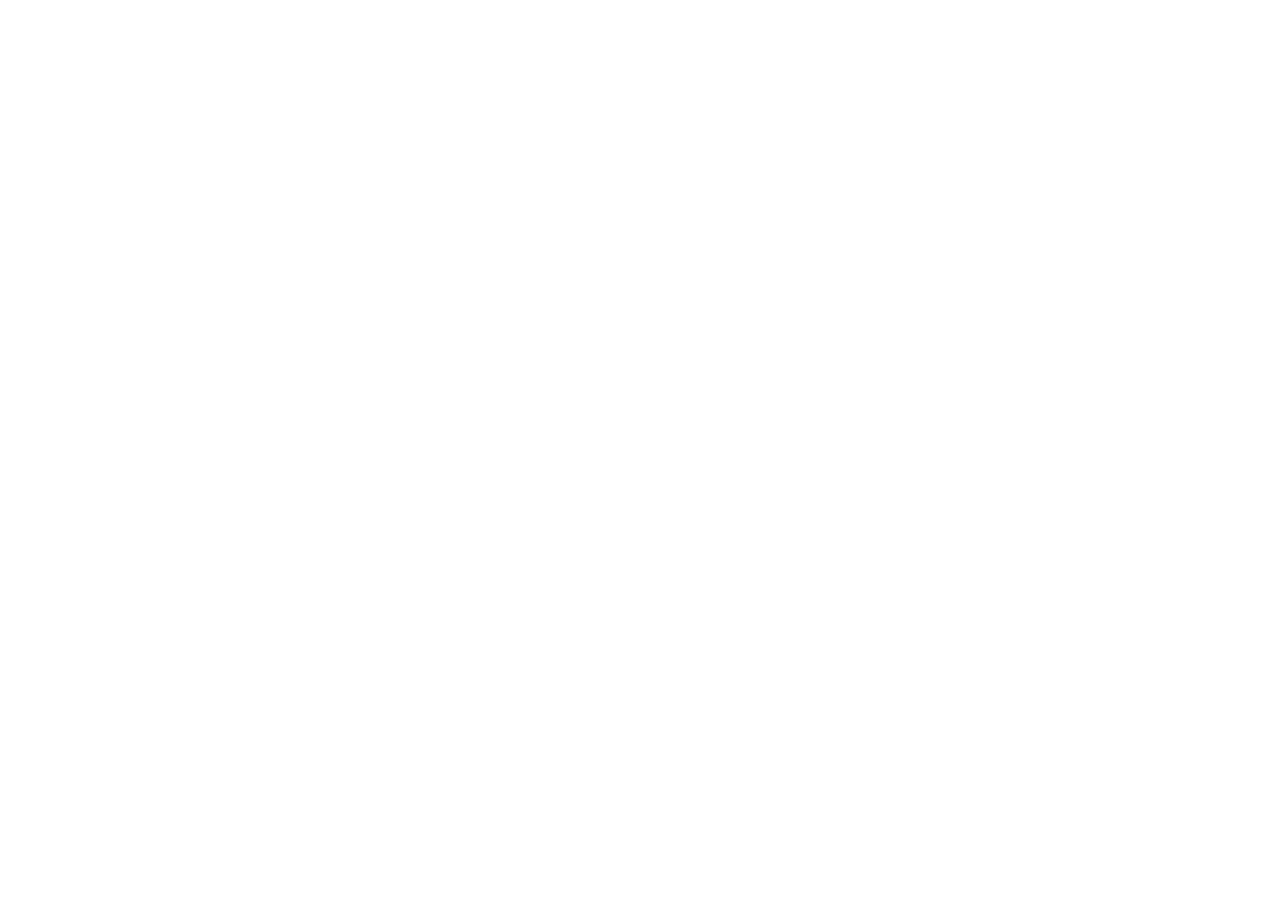
==== index.html @ 331785b5 "Create index.html" ====
<!DOCTYPE html>
<html lang="en">
<head>
    <meta charset="UTF-8">
    <meta http-equiv="X-UA-Compatible" content="IE=edge">
    <meta name="viewport" content="width=device-width, initial-scale=1.0">
    <title>Fifa </title>
</head>
<body>
    
</body>
</html>
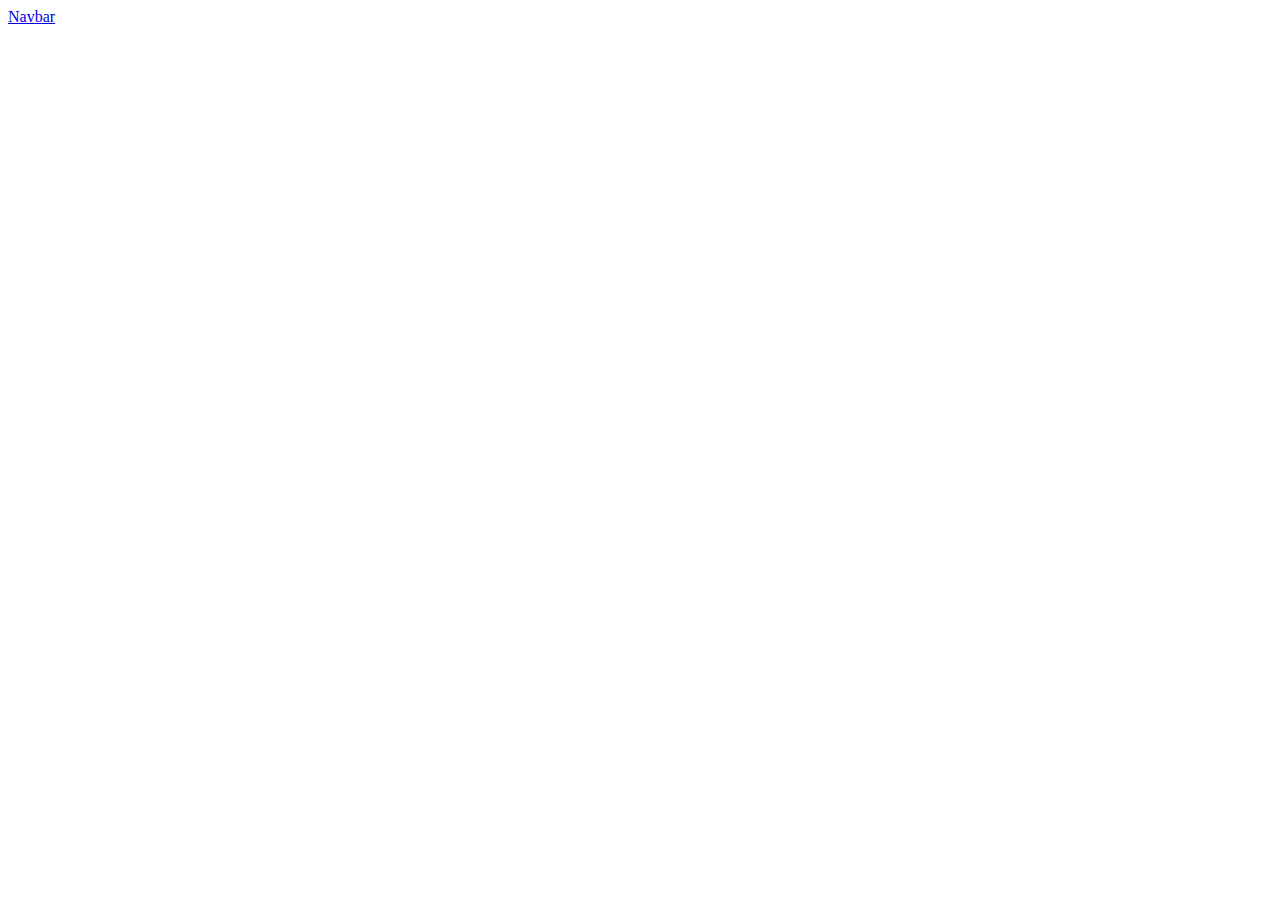
==== commit e44e3544: "Update index.html" ====
--- a/index.html
+++ b/index.html
@@ -7,6 +7,6 @@
     <title>Fifa </title>
 </head>
 <body>
-    
+    <a href="/Amar/navbar.html">Navbar</a>
 </body>
 </html>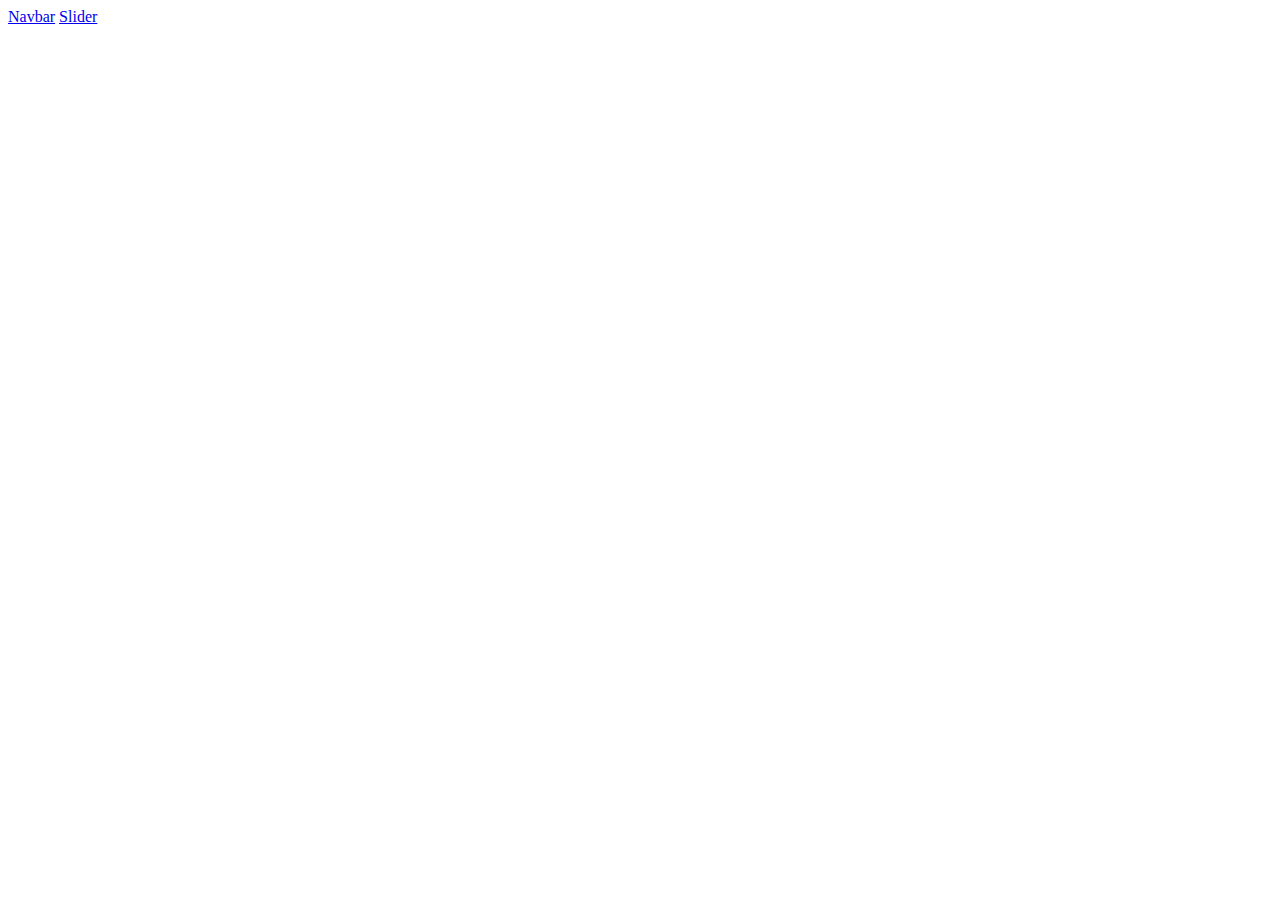
==== commit 29fe44b4: "my task done" ====
--- a/index.html
+++ b/index.html
@@ -4,9 +4,10 @@
     <meta charset="UTF-8">
     <meta http-equiv="X-UA-Compatible" content="IE=edge">
     <meta name="viewport" content="width=device-width, initial-scale=1.0">
-    <title>Fifa </title>
+    <title>Fifa</title>
 </head>
 <body>
     <a href="/Amar/navbar.html">Navbar</a>
+    <a href="/Amar/slider1.html">Slider</a>
 </body>
 </html>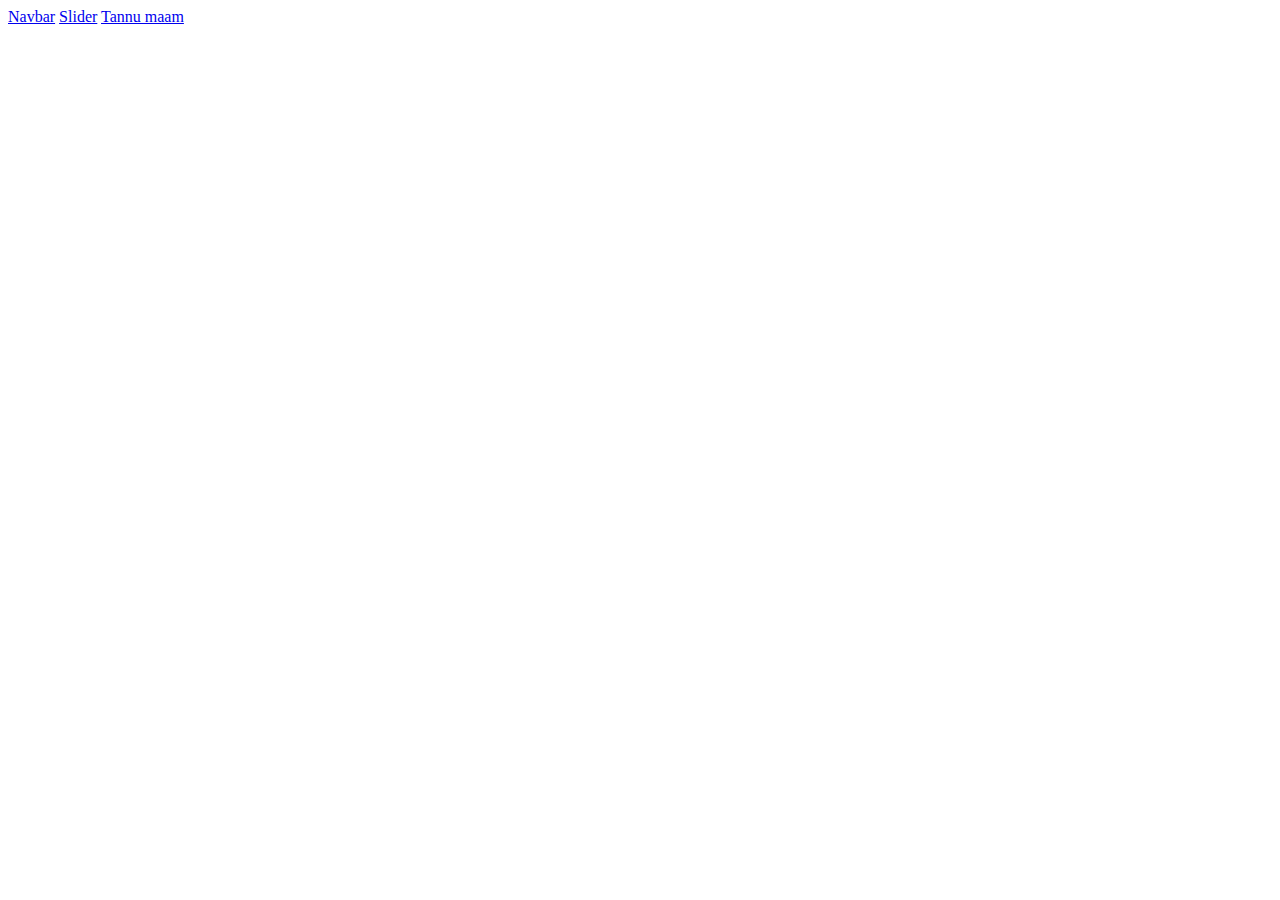
==== commit d2fe108d: "Update index.html" ====
--- a/index.html
+++ b/index.html
@@ -9,5 +9,6 @@
 <body>
     <a href="/Amar/navbar.html">Navbar</a>
     <a href="/Amar/slider1.html">Slider</a>
+    <a href="/Tannu maam/fifa-world.html">Tannu maam</a>
 </body>
 </html>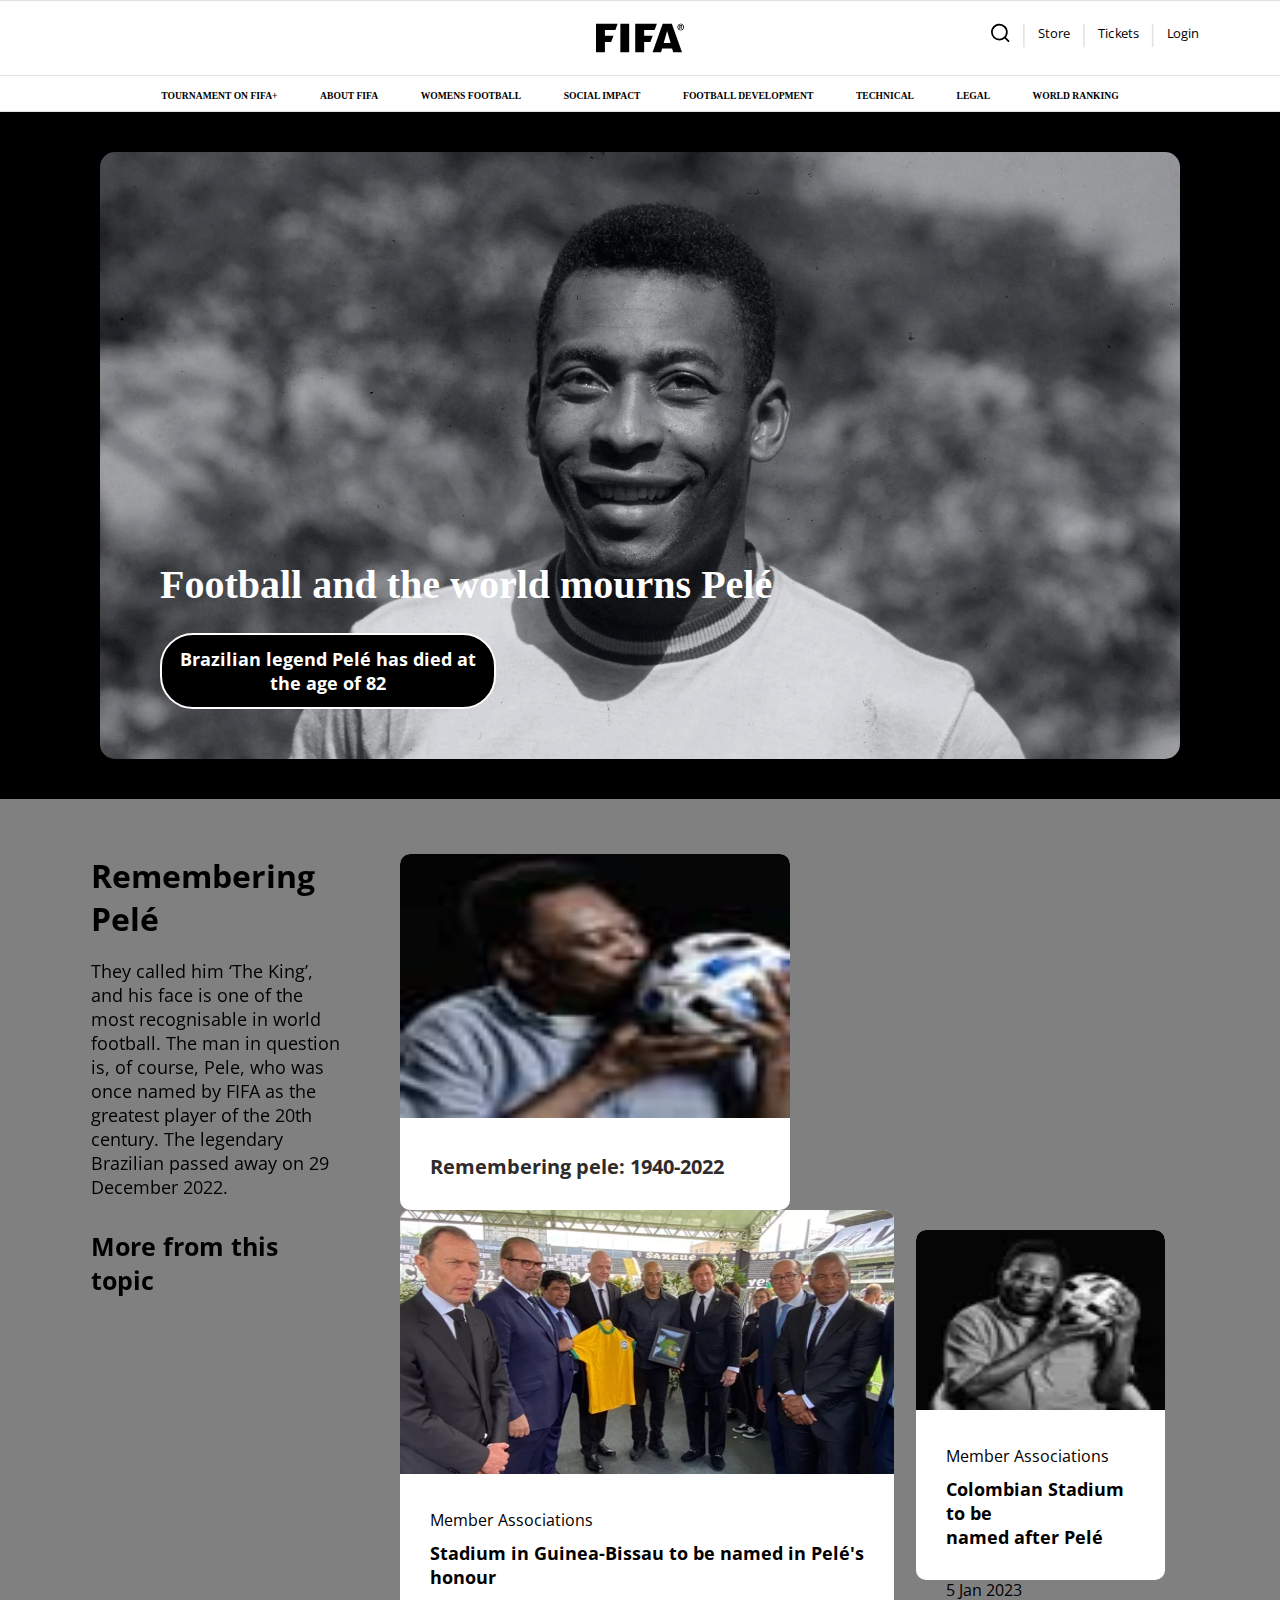
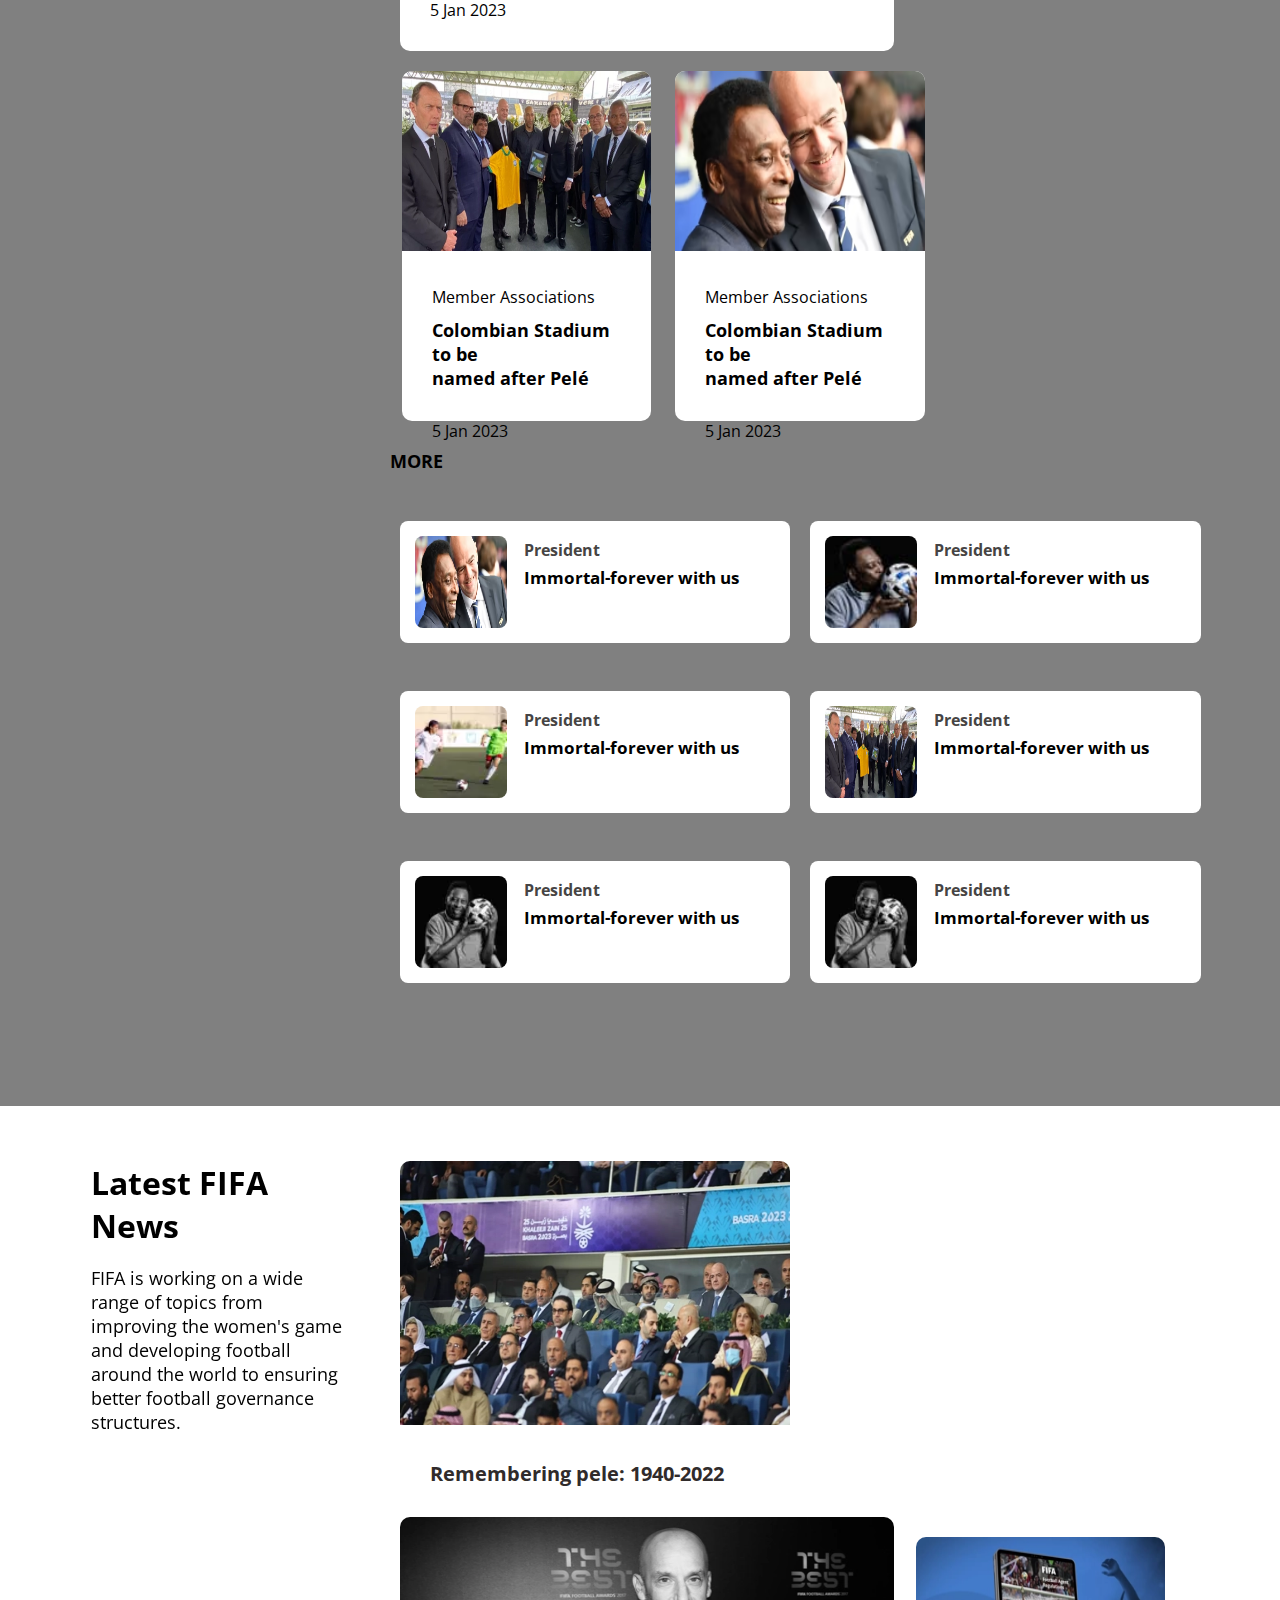
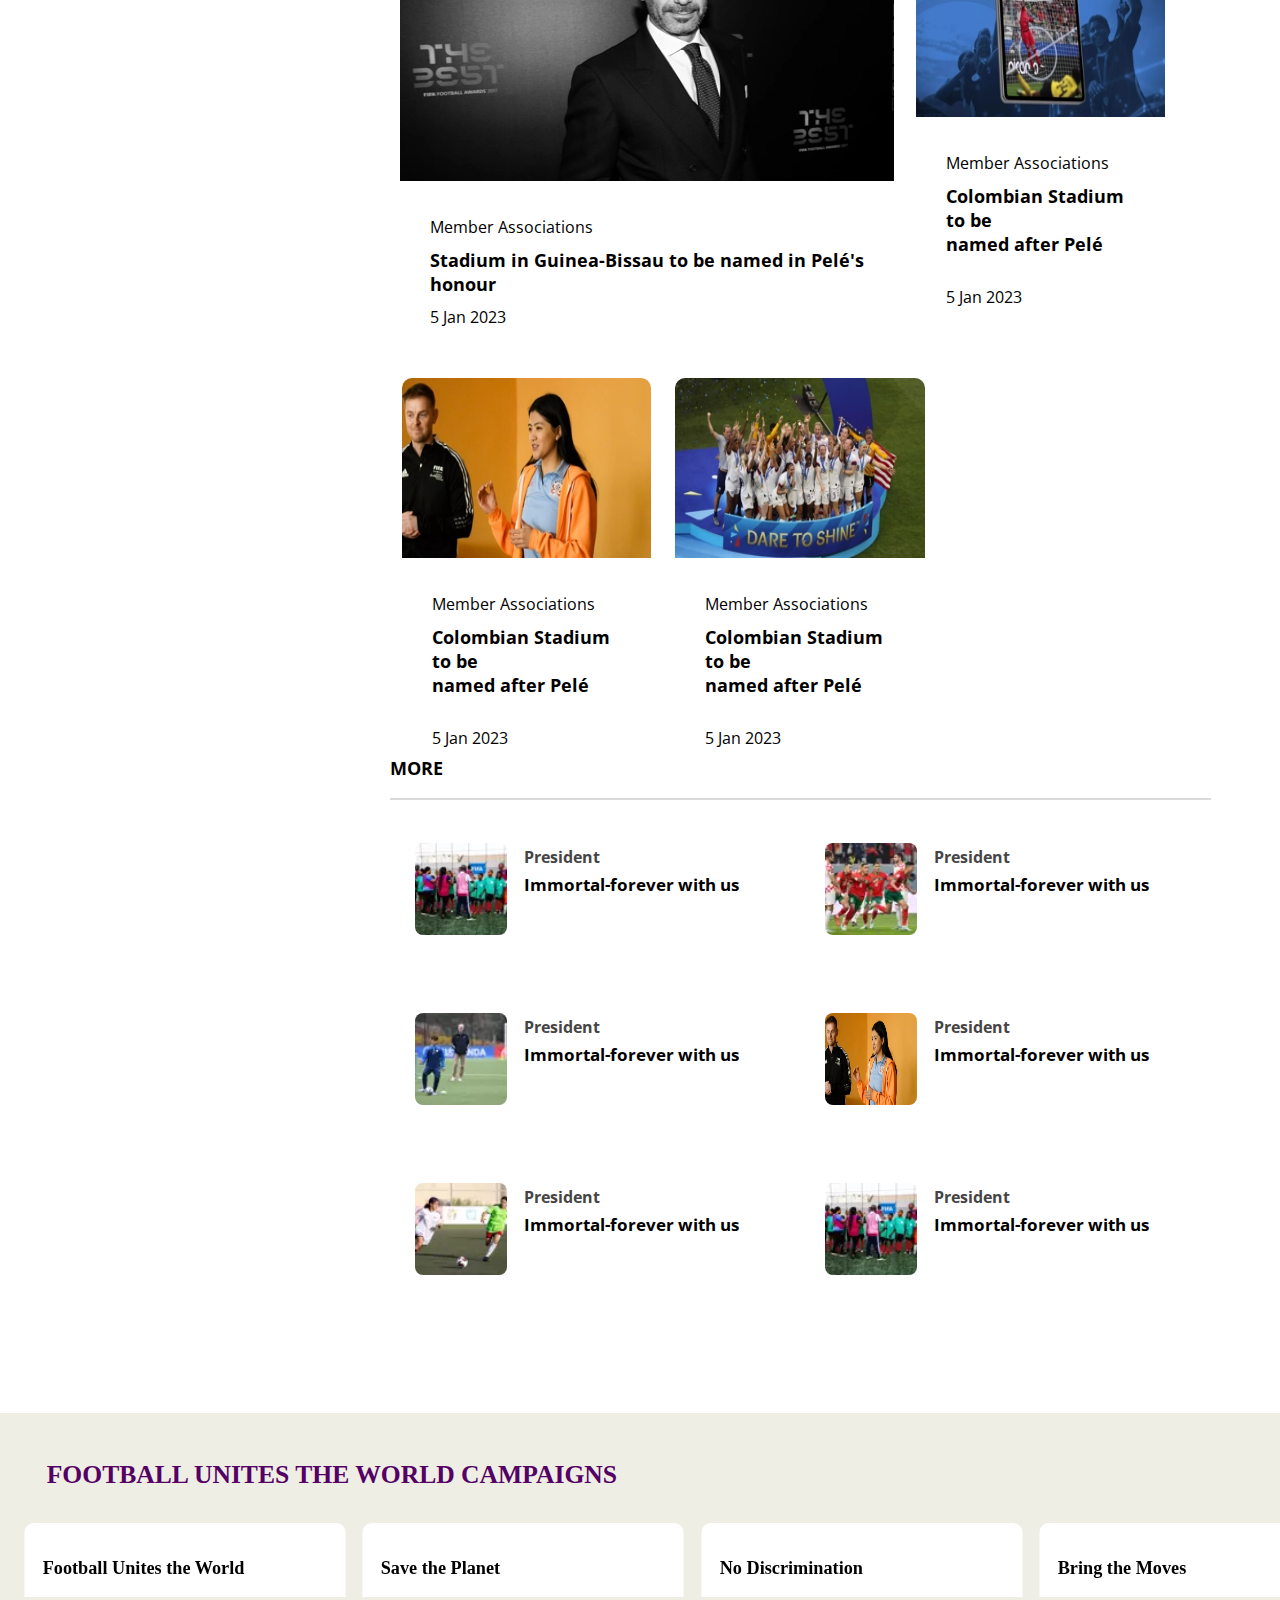
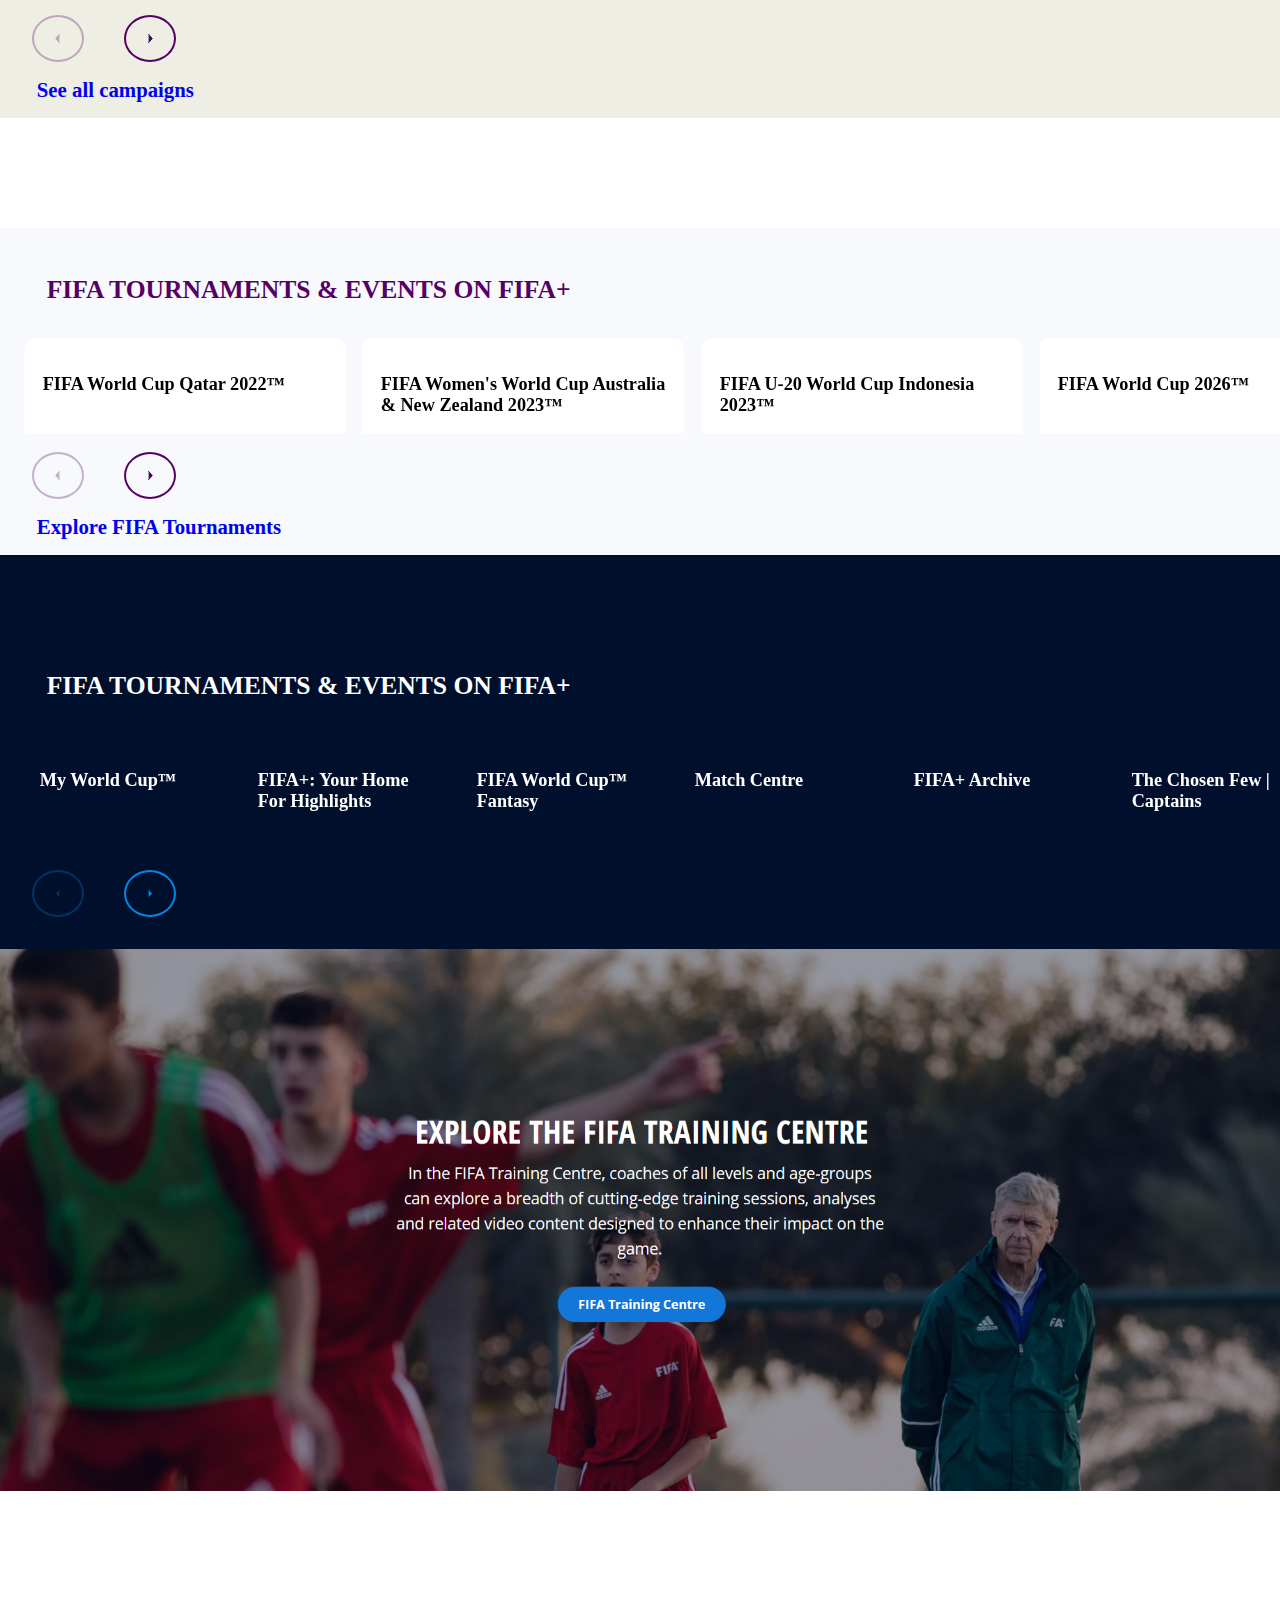
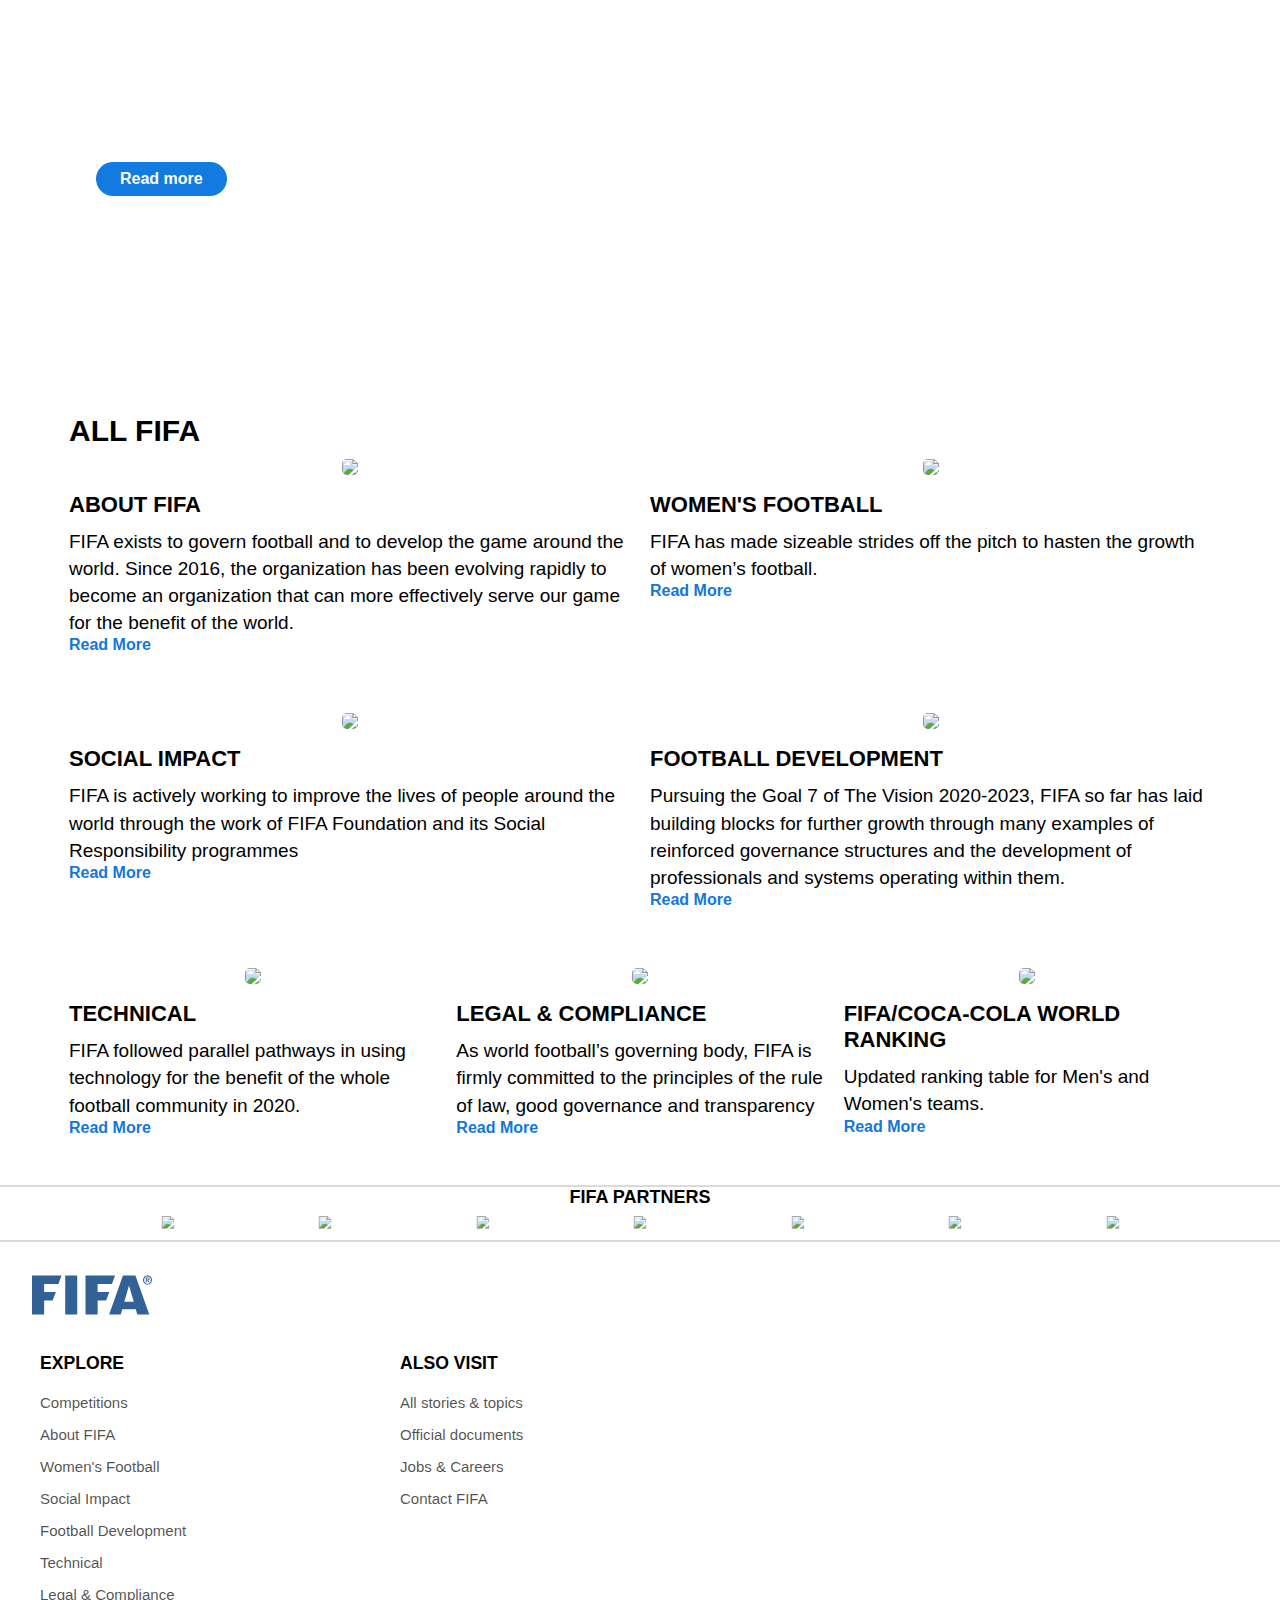
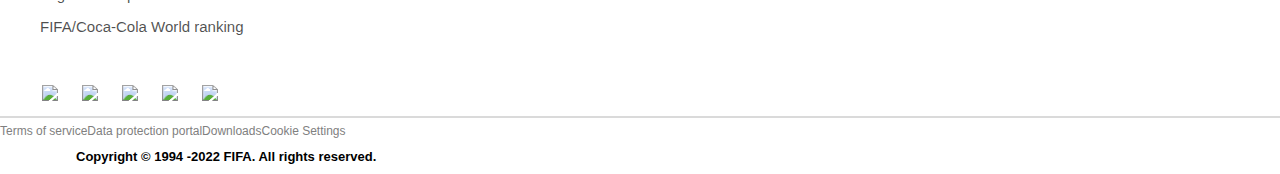
==== commit 4504f304: "Completed" ====
--- a/index.html
+++ b/index.html
@@ -5,10 +5,1380 @@
     <meta http-equiv="X-UA-Compatible" content="IE=edge">
     <meta name="viewport" content="width=device-width, initial-scale=1.0">
     <title>Fifa</title>
+    <link rel="stylesheet" href="/Shruti/main.css">
+    <link rel="stylesheet" href="/Tannu maam/stylesheet.css">
+    <link rel="stylesheet" href="/Amar/css/style.css">
+    <link rel="shortcut icon" href="[data-uri]" type="image/x-icon">
 </head>
+
 <body>
-    <a href="/Amar/navbar.html">Navbar</a>
-    <a href="/Amar/slider1.html">Slider</a>
-    <a href="/Tannu maam/fifa-world.html">Tannu maam</a>
+    <header id="header1">
+        <div class="top">
+            <div class="svg1">
+                <svg width="120" height="42" viewBox="0 0 86 28" xmlns="http://www.w3.org/2000/svg"
+                    class="header_logo__ajtTL header_blackLogo__ZI1ZY">
+                    <path
+                        d="M0 .024V28h8.714V17.904h6.041l2.347-6.133H8.714V6.11h10.224l2.23-6.086H0zM23.818.024L23.795 28h8.62V.024h-8.597zM66.179 18.87l3.323-11.652 3.439 11.653h-6.762zM74.103.025H65.18L55.28 28h8.32l1.068-3.75h9.69L75.474 28h8.574L74.103.024zM38.341.024V28h8.714V17.904h6.041l2.37-6.133h-8.411V6.109h10.224L59.533.024H38.341zM82.212 2.996h.605c.093 0 .185 0 .278-.024.093 0 .163-.047.233-.07a.547.547 0 00.162-.166.509.509 0 00.07-.283.428.428 0 00-.07-.26c-.046-.07-.093-.117-.162-.14a.444.444 0 00-.233-.072c-.093 0-.162-.023-.255-.023h-.604v1.038h-.024zm-.697-1.58h1.371c.442 0 .79.07 1 .235.232.165.348.448.348.85 0 .306-.07.542-.256.707-.162.165-.395.26-.697.283l.976 1.628h-.697l-.953-1.604h-.395v1.604h-.697V1.415zM82.77 5.92c.349 0 .65-.071.953-.189.302-.141.558-.307.767-.542.209-.236.395-.52.534-.826.116-.33.186-.684.186-1.062 0-.377-.07-.73-.186-1.061-.14-.33-.302-.59-.534-.826-.233-.236-.465-.424-.767-.542a2.544 2.544 0 00-.953-.189c-.349 0-.65.07-.953.189-.302.141-.557.306-.766.542-.21.236-.395.52-.512.826a3.18 3.18 0 00-.186 1.061c0 .378.07.732.186 1.062.14.33.302.59.511.826.233.235.489.424.767.542.28.118.605.189.953.189zm0 .637a3.23 3.23 0 01-1.255-.26 3.076 3.076 0 01-1.022-.707 3.186 3.186 0 01-.674-1.038 3.364 3.364 0 01-.256-1.274 3.364 3.364 0 01.93-2.312A3.466 3.466 0 0181.515.26C81.91.071 82.33 0 82.77 0c.442 0 .86.07 1.255.26.395.165.72.4 1.022.707.28.307.535.637.697 1.038.163.401.256.826.256 1.274 0 .448-.093.873-.256 1.274a3.127 3.127 0 01-.697 1.038 2.859 2.859 0 01-1.022.707 3.23 3.23 0 01-1.255.26z">
+                    </path>
+                    </path>
+                </svg>
+            </div>
+            <div class="last">
+                <div class="last1">
+                    <a href="#" style="border: none; transform: scale(1.1);"><svg id="svgex" width="24" height="24"
+                            xmlns="http://www.w3.org/2000/svg" class="header_searchIcon__s_BYe">
+                            <path fill-rule="evenodd" clip-rule="evenodd"
+                                d="M1 10.5a9.5 9.5 0 1116.887 5.973l3.674 3.673a1 1 0 01-1.415 1.415l-3.673-3.674A9.46 9.46 0 0110.5 20 9.5 9.5 0 011 10.5zM10.5 3a7.5 7.5 0 100 15 7.5 7.5 0 000-15z">
+                            </path>
+                        </svg></a>
+                    <a href="#">Store</a>
+                    <a href="#">Tickets</a>
+                    <a href="#">Login</a>
+                </div>
+            </div>
+        </div>
+        <div class="bottom">
+            <div>
+                <a href="#">Tournament ON FIFA+</a>
+                <div class="show">
+                    <div>
+
+                    </div>
+                    <div>
+                        <a href="#"><b>The Best FIFA Football Awards™</b></a>
+                    </div>
+                    <div>
+                        <a href="#"><b>Tournaments on FIFA+</b></a>
+                    </div>
+                    <div>
+
+                    </div>
+                </div>
+            </div>
+
+
+
+            <div>
+                <a href="#">About FIFA</a>
+                <div class="show">
+                    <div>
+                        <a href="#"><b>President</b></a>
+                        <a href="#">The Vision 2020-2023</a>
+                        <a href="#">Past Presidents</a>
+                        <a href="#"><b>Organisation</b></a>
+                        <a href="#">Secretary General</a>
+                        <a href="#">FIFA Council</a>
+                        <a href="#">Commities</a>
+                        <a href="#">Congress</a>
+                        <a href="#">Media Services</a>
+                        <a href="#">Living Football</a>
+                        <a href="#">Finances</a>
+                        <a href="#">FIFA Museum</a>
+                        <a href="#">Contact FIFA</a>
+                        <a href="#">Jobs & Carrers</a>
+
+                    </div>
+                    <div>
+                        <a href="#"><b>Member Associations</b></a>
+                        <a href="#">Asia</a>
+                        <a href="#">Africa</a>
+                        <a href="#">North, Central America & Caribbean</a>
+                        <a href="#">South America</a>
+                        <a href="#">Oceania</a>
+                        <a href="#">Europe</a>
+                    </div>
+                    <div>
+                        <a href="#"><b>FIFA Medical</b></a>
+                        <a href="#">Education & Awareness</a>
+                        <a href="#">Centres of Excellence</a>
+                        <a href="#">Injury prevention: Goalkeeper warm-up programme</a>
+                        <a href="#">Covid-19 Resource Centre</a>
+                        <a href="#">#ReachOut</a>
+                    </div>
+                    <div>
+                        <a href="#"><b>Commercial</b></a>
+                        <a href="#">FIFA Marketing</a>
+                        <a href="#">FIFA TV</a>
+                        <a href="#">Public Viewing</a>
+                        <a href="#"><b>The Best FIFA Football Awards™</b></a>
+                        <a href="#"><b>Official documents</b></a>
+                    </div>
+                </div>
+            </div>
+
+
+
+            <div>
+                <a href="#">Womens Football</a>
+                <div class="show">
+                    <div>
+                        <a href="#"><b>Strategy</b></a>
+                    </div>
+                    <div>
+                        <a href="#"><b>Development Programmes</b></a>
+                    </div>
+                    <div>
+                        <a href="#"><b>Professionalisation</b></a>
+                    </div>
+                    <div>
+                        <a href="#"><b>Women's Tournaments on FIFA+</b></a>
+                        <a href="#">FIFA Women's World Cup 2023™</a>
+                        <a href="#">Olympic Football Tournaments Paris 2024</a>
+                        <a href="#">International Match Calendars</a>
+                    </div>
+                </div>
+            </div>
+
+
+
+            <div>
+                <a href="#">Social impact</a>
+                <div class="show">
+                    <div>
+                        <a href="#"><b>FIFA Foundation</b></a>
+                        <a href="#">What is the FIFA Foundation?</a>
+                        <a href="#">Employee Volunteer Programme</a>
+                        <a href="#"><b>Sustainability</b></a>
+                        <a href="#">Green Card for the Planet</a>
+                        <a href="#">Climate pledge for the FWC</a>
+                        <a href="#">Qatar 2022 Sustainability Progress Report</a>
+                        <a href="#">FWWC 2023 Sustainability Strategy</a>
+                    </div>
+                    <div>
+                        <a href="#"><b>Human Rights</b></a>
+                        <a href="#">FIFA World Cup Qatar 2022™ Grievance Mechanism</a>
+                        <a href="#">FIFA Threat Matrix Report</a>
+                    </div>
+                    <div>
+                        <a href="#"><b>Safeguarding</b></a>
+                        <a href="#">Safeguarding policy guidance</a>
+                        <a href="#">Capacity building and Education</a>
+                        <a href="#">Competition Safeguarding</a>
+                        <a href="#">Reporting concerns</a>
+                        <a href="#"><b>FIFA Legends</b></a>
+                        <a href="#">The Next 90</a>
+                    </div>
+                    <div>
+                        <a href="#"><b>Campaigns</b></a>
+                        <a href="#">Football Unites the World</a>
+                        <a href="#">Education For All</a>
+                        <a href="#">No Discrimination</a>
+                        <a href="#">Bring the Moves</a>
+                        <a href="#">Save the Planet</a>
+                        <a href="#">Protect Children</a>
+                    </div>
+                </div>
+            </div>
+
+
+
+            <div>
+                <a href="#">football development</a>
+                <div class="show">
+                    <div>
+                        <a href="#"><b>FIFA Forward</b></a>
+                        <a href="#">Impact map</a>
+                    </div>
+                    <div>
+                        <a href="#"><b>FIFA Connect</b></a>
+                    </div>
+                    <div>
+                        <a href="#"><b>Member Associations</b></a>
+                        <a href="#">Asia</a>
+                        <a href="#">Africa</a>
+                        <a href="#">North, Central America & Caribbean</a>
+                        <a href="#">South America</a>
+                        <a href="#">Oceania</a>
+                        <a href="#">Europe</a>
+                    </div>
+                </div>
+            </div>
+
+
+
+            <div>
+                <a href="#">technical</a>
+                <div class="show">
+                    <div>
+                        <a href="#"><b>Football Technology & Innovation</b></a>
+                        <a href="#">Football Technologies & Innovations at the FIFA World Cup Qatar 2022™</a>
+                        <a href="#">Innovation Road Map</a>
+                        <a href="#">Research Programme</a>
+                        <a href="#">Innovation Programme</a>
+                        <a href="#">Standards</a>
+                        <a href="#">Resource Hub</a>
+                        <a href="#">Football Technology & Innovation Documents</a>
+                    </div>
+                    <div>
+                        <a href="#"><b>FIFA Training Centre </b></a>
+                    </div>
+                    <div>
+                        <a href="#"><b>Refereeing</b></a>
+
+                    </div>
+                    <div>
+                        <a href="#"><b>Technical study group</b></a>
+
+                    </div>
+                </div>
+            </div>
+
+
+
+            <div>
+                <a href="#">legal</a>
+                <div class="show">
+                    <div>
+                        <a href="#"><b>Rules & Reports</b></a>
+                        <a href="#"><b>FIFA Legal Portal</b></a>
+                        <a href="#"><b>Judicial Bodies</b></a>
+                        <a href="#"><b>Football Tribunal</b></a>
+                        <a href="#"><b>Compliance</b></a>
+                        <a href="#">Compliance Handbook</a>
+                        <a href="#">Compliance Summit</a>
+                        <a href="#">Compliance Programme</a>
+                        <a href="#">Compensation Transparency</a>
+                        <a href="#">Guides and training material</a>
+                        <a href="#">Reporting mechanism</a>
+                        <a href="#">Code of Conduct for third parties</a>
+                    </div>
+                    <div>
+                        <a href="#"><b>Integrity</b></a>
+                        <a href="#">Protecting Football</a>
+                        <a href="#">Reporting Mechanisms</a>
+                        <a href="#">Integrity Support</a>
+                        <a href="#">FIFA Global Integrity Programme</a>
+                        <a href="#">Integrity e-Learning</a>
+                        <a href="#">FIFA Integrity Officers’ Integrity Platform</a>
+                        <a href="#"><b>Football regulatory</b></a>
+                        <a href="#">TMS</a>
+                        <a href="#">Professional</a>
+                    </div>
+                    <div>
+                        <a href="#"><b>Anti-doping</b></a>
+                        <a href="#">What constitutes doping?</a>
+                        <a href="#">Therapeutic Use Exemptions (TUE)</a>
+                        <a href="#">Doping Controls</a>
+                        <a href="#">Player and Player Support Personnel Responsibilities</a>
+                        <a href="#">FIFA Anti-Doping Regulations 2021</a>
+                        <a href="#">FAQs</a>
+                        <a href="#"><b>Court of Arbitration for Sport</b></a>
+                        <a href="#">CAS awards</a>
+                        <a href="#">Arbitrators</a>
+                    </div>
+                    <div>
+                        <a href="#"><b>Education</b></a>
+                        <a href="#">FIFA Global Integrity Programme</a>
+                        <a href="#">Diploma in Football Law</a>
+                        <a href="#">FIFA Diploma in Club Management</a>
+                        <a href="#">Executive Programmes</a>
+                        <a href="#">Football Law Annual review</a>
+                        <a href="#">Football Law Talks</a>
+                        <a href="#">Legal videos</a>
+                    </div>
+                </div>
+            </div>
+
+
+
+            <div>
+                <a href="#">world ranking</a>
+                <div class="show">
+                    <div>
+                        <a href="#"><b>Men's Ranking</b></a>
+                        <a href="#"><b>Women's Ranking</b></a>
+                    </div>
+                    <div>
+                        <a href="#"><b>News</b></a>
+
+                    </div>
+                    <div>
+                        <a href="#"><b>Ranking procedures - Men</b></a>
+
+                    </div>
+                    <div>
+                        <a href="#"><b>Ranking procedures - Women</b></a>
+
+                    </div>
+                </div>
+            </div>
+
+
+
+        </div>
+    </header>
+    <header id="header2">
+        <div class="top">
+            <div class="svg1">
+                <svg width="120" height="42" viewBox="0 0 86 28" xmlns="http://www.w3.org/2000/svg"
+                    class="header_logo__ajtTL header_blackLogo__ZI1ZY">
+                    <path
+                        d="M0 .024V28h8.714V17.904h6.041l2.347-6.133H8.714V6.11h10.224l2.23-6.086H0zM23.818.024L23.795 28h8.62V.024h-8.597zM66.179 18.87l3.323-11.652 3.439 11.653h-6.762zM74.103.025H65.18L55.28 28h8.32l1.068-3.75h9.69L75.474 28h8.574L74.103.024zM38.341.024V28h8.714V17.904h6.041l2.37-6.133h-8.411V6.109h10.224L59.533.024H38.341zM82.212 2.996h.605c.093 0 .185 0 .278-.024.093 0 .163-.047.233-.07a.547.547 0 00.162-.166.509.509 0 00.07-.283.428.428 0 00-.07-.26c-.046-.07-.093-.117-.162-.14a.444.444 0 00-.233-.072c-.093 0-.162-.023-.255-.023h-.604v1.038h-.024zm-.697-1.58h1.371c.442 0 .79.07 1 .235.232.165.348.448.348.85 0 .306-.07.542-.256.707-.162.165-.395.26-.697.283l.976 1.628h-.697l-.953-1.604h-.395v1.604h-.697V1.415zM82.77 5.92c.349 0 .65-.071.953-.189.302-.141.558-.307.767-.542.209-.236.395-.52.534-.826.116-.33.186-.684.186-1.062 0-.377-.07-.73-.186-1.061-.14-.33-.302-.59-.534-.826-.233-.236-.465-.424-.767-.542a2.544 2.544 0 00-.953-.189c-.349 0-.65.07-.953.189-.302.141-.557.306-.766.542-.21.236-.395.52-.512.826a3.18 3.18 0 00-.186 1.061c0 .378.07.732.186 1.062.14.33.302.59.511.826.233.235.489.424.767.542.28.118.605.189.953.189zm0 .637a3.23 3.23 0 01-1.255-.26 3.076 3.076 0 01-1.022-.707 3.186 3.186 0 01-.674-1.038 3.364 3.364 0 01-.256-1.274 3.364 3.364 0 01.93-2.312A3.466 3.466 0 0181.515.26C81.91.071 82.33 0 82.77 0c.442 0 .86.07 1.255.26.395.165.72.4 1.022.707.28.307.535.637.697 1.038.163.401.256.826.256 1.274 0 .448-.093.873-.256 1.274a3.127 3.127 0 01-.697 1.038 2.859 2.859 0 01-1.022.707 3.23 3.23 0 01-1.255.26z">
+                    </path>
+
+                </svg>
+            </div>
+            <div class="last">
+                <button id="menu" onclick="menu('menub')"><svg width="24" height="24" fill="none"
+                        xmlns="http://www.w3.org/2000/svg">
+                        <path d="M0 4h24l-1.333 2H0V4zM0 13h22.667L24 11H0v2zM0 20h22.667L24 18H0v2z" fill="#1D2A45">
+                        </path>
+                    </svg></button>
+                <div class="last1">
+
+                    <a href="#" style="border: none; transform: scale(1.1);"><svg id="svgex" width="20" height="20"
+                            xmlns="http://www.w3.org/2000/svg" class="ff-ml-8 undefined">
+                            <path fill-rule="evenodd" clip-rule="evenodd"
+                                d="M5 1a1 1 0 011-1h8a1 1 0 011 1v3.5h4a1 1 0 01.997 1.074l-1 13.5A1 1 0 0118 20H2a1 1 0 01-.997-.926l-1-13.5A1 1 0 011 4.5h4V1zm0 5.5v1a1 1 0 002 0v-1h6v1a1 1 0 102 0v-1h2.923L17.071 18H2.93L2.077 6.5H5zm8-2H7V2h6v2.5zM5 15a1 1 0 011-1h8a1 1 0 110 2H6a1 1 0 01-1-1z">
+                            </path>
+                        </svg></a>
+                    <a href="#"><svg id="svgex" width="24" height="24" xmlns="http://www.w3.org/2000/svg"
+                            class="ff-ml-8 undefined">
+                            <path fill-rule="evenodd" clip-rule="evenodd"
+                                d="M3 4h6v2H4a1 1 0 00-1 1v.758c1.206.807 2 2.18 2 3.742a4.493 4.493 0 01-2 3.742V17a1 1 0 001 1h5v2H3a2 2 0 01-2-2v-4.05a2.5 2.5 0 000-4.9V6a2 2 0 012-2zm8 14v2h10a2 2 0 002-2v-4.05a2.5 2.5 0 010-4.9V6a2 2 0 00-2-2H11v2h9a1 1 0 011 1v.758c-1.206.807-2 2.18-2 3.742 0 1.561.794 2.935 2 3.742V17a1 1 0 01-1 1h-9zm0-7H9V8h2v3zm0 5H9v-3h2v3z">
+                            </path>
+                        </svg></a>
+                    <a href="#"><svg id="svgex" width="24" height="24" xmlns="http://www.w3.org/2000/svg"
+                            class="ff-ml-8 undefined">
+                            <path fill-rule="evenodd" clip-rule="evenodd"
+                                d="M12 3a3 3 0 100 6 3 3 0 000-6zM7 6a5 5 0 1110 0A5 5 0 017 6zM2 22c0-5.523 4.477-10 10-10s10 4.477 10 10a1 1 0 11-2 0 8 8 0 10-16 0 1 1 0 11-2 0z">
+                            </path>
+                        </svg></a>
+                </div>
+            </div>
+        </div>
+        <div class="bottom" id="menub">
+            <div id="one">
+                <div class="box">
+                    <a href="#">Tournament ON FIFA+ </a><span onclick="showdata('one')"><svg width="24" height="24" fill="none"
+                            xmlns="http://www.w3.org/2000/svg">
+                            <path fill-rule="evenodd" clip-rule="evenodd"
+                                d="M12.032 4a1 1 0 01.998 1.001L13.023 11H19a1 1 0 110 2h-5.98l-.008 6.001a1 1 0 11-2-.002L11.02 13H5a1 1 0 110-2h6.023l.007-6.001A1 1 0 0112.032 4z"
+                                fill="#000F2C"></path>
+                        </svg></span>
+                </div>
+                
+                <div class="show">
+                    <div>
+
+                    </div>
+                    <div>
+                        <a href="#"><b>The Best FIFA Football Awards™</b></a>
+                    </div>
+                    <div>
+                        <a href="#"><b>Tournaments on FIFA+</b></a>
+                    </div>
+                    <div>
+
+                    </div>
+                </div>
+            </div>
+
+
+
+            <div id="two">
+                <div class="box">
+                    <a href="#">About FIFA </a><span onclick="showdata('two')"><svg width="24" height="24" fill="none"
+                            xmlns="http://www.w3.org/2000/svg">
+                            <path fill-rule="evenodd" clip-rule="evenodd"
+                                d="M12.032 4a1 1 0 01.998 1.001L13.023 11H19a1 1 0 110 2h-5.98l-.008 6.001a1 1 0 11-2-.002L11.02 13H5a1 1 0 110-2h6.023l.007-6.001A1 1 0 0112.032 4z"
+                                fill="#000F2C"></path>
+                        </svg></span>
+                </div>
+                
+                <div class="show">
+                    <div>
+                        <a href="#"><b>President</b></a>
+                        <a href="#">The Vision 2020-2023</a>
+                        <a href="#">Past Presidents</a>
+                        <a href="#"><b>Organisation</b></a>
+                        <a href="#">Secretary General</a>
+                        <a href="#">FIFA Council</a>
+                        <a href="#">Commities</a>
+                        <a href="#">Congress</a>
+                        <a href="#">Media Services</a>
+                        <a href="#">Living Football</a>
+                        <a href="#">Finances</a>
+                        <a href="#">FIFA Museum</a>
+                        <a href="#">Contact FIFA</a>
+                        <a href="#">Jobs & Carrers</a>
+
+                    </div>
+                    <div>
+                        <a href="#"><b>Member Associations</b></a>
+                        <a href="#">Asia</a>
+                        <a href="#">Africa</a>
+                        <a href="#">North, Central America & Caribbean</a>
+                        <a href="#">South America</a>
+                        <a href="#">Oceania</a>
+                        <a href="#">Europe</a>
+                    </div>
+                    <div>
+                        <a href="#"><b>FIFA Medical</b></a>
+                        <a href="#">Education & Awareness</a>
+                        <a href="#">Centres of Excellence</a>
+                        <a href="#">Injury prevention: Goalkeeper warm-up programme</a>
+                        <a href="#">Covid-19 Resource Centre</a>
+                        <a href="#">#ReachOut</a>
+                    </div>
+                    <div>
+                        <a href="#"><b>Commercial</b></a>
+                        <a href="#">FIFA Marketing</a>
+                        <a href="#">FIFA TV</a>
+                        <a href="#">Public Viewing</a>
+                        <a href="#"><b>The Best FIFA Football Awards™</b></a>
+                        <a href="#"><b>Official documents</b></a>
+                    </div>
+                </div>
+            </div>
+
+
+
+            <div id="three">
+                <div class="box">
+<a href="#">Womens Football </a><span onclick="showdata('three')"><svg width="24" height="24" fill="none"
+                            xmlns="http://www.w3.org/2000/svg">
+                            <path fill-rule="evenodd" clip-rule="evenodd"
+                                d="M12.032 4a1 1 0 01.998 1.001L13.023 11H19a1 1 0 110 2h-5.98l-.008 6.001a1 1 0 11-2-.002L11.02 13H5a1 1 0 110-2h6.023l.007-6.001A1 1 0 0112.032 4z"
+                                fill="#000F2C"></path>
+                        </svg></span>
+                </div>
+                
+                <div class="show">
+                    <div>
+                        <a href="#"><b>Strategy</b></a>
+                    </div>
+                    <div>
+                        <a href="#"><b>Development Programmes</b></a>
+                    </div>
+                    <div>
+                        <a href="#"><b>Professionalisation</b></a>
+                    </div>
+                    <div>
+                        <a href="#"><b>Women's Tournaments on FIFA+</b></a>
+                        <a href="#">FIFA Women's World Cup 2023™</a>
+                        <a href="#">Olympic Football Tournaments Paris 2024</a>
+                        <a href="#">International Match Calendars</a>
+                    </div>
+                </div>
+            </div>
+
+
+
+            <div id="four">
+                <div class="box">
+ <a href="#">Social impact </a><span onclick="showdata('four')"><svg width="24" height="24" fill="none"
+                            xmlns="http://www.w3.org/2000/svg">
+                            <path fill-rule="evenodd" clip-rule="evenodd"
+                                d="M12.032 4a1 1 0 01.998 1.001L13.023 11H19a1 1 0 110 2h-5.98l-.008 6.001a1 1 0 11-2-.002L11.02 13H5a1 1 0 110-2h6.023l.007-6.001A1 1 0 0112.032 4z"
+                                fill="#000F2C"></path>
+                        </svg></span>
+                </div>
+               
+                <div class="show">
+                    <div>
+                        <a href="#"><b>FIFA Foundation</b></a>
+                        <a href="#">What is the FIFA Foundation?</a>
+                        <a href="#">Employee Volunteer Programme</a>
+                        <a href="#"><b>Sustainability</b></a>
+                        <a href="#">Green Card for the Planet</a>
+                        <a href="#">Climate pledge for the FWC</a>
+                        <a href="#">Qatar 2022 Sustainability Progress Report</a>
+                        <a href="#">FWWC 2023 Sustainability Strategy</a>
+                    </div>
+                    <div>
+                        <a href="#"><b>Human Rights</b></a>
+                        <a href="#">FIFA World Cup Qatar 2022™ Grievance Mechanism</a>
+                        <a href="#">FIFA Threat Matrix Report</a>
+                    </div>
+                    <div>
+                        <a href="#"><b>Safeguarding</b></a>
+                        <a href="#">Safeguarding policy guidance</a>
+                        <a href="#">Capacity building and Education</a>
+                        <a href="#">Competition Safeguarding</a>
+                        <a href="#">Reporting concerns</a>
+                        <a href="#"><b>FIFA Legends</b></a>
+                        <a href="#">The Next 90</a>
+                    </div>
+                    <div>
+                        <a href="#"><b>Campaigns</b></a>
+                        <a href="#">Football Unites the World</a>
+                        <a href="#">Education For All</a>
+                        <a href="#">No Discrimination</a>
+                        <a href="#">Bring the Moves</a>
+                        <a href="#">Save the Planet</a>
+                        <a href="#">Protect Children</a>
+                    </div>
+                </div>
+            </div>
+
+
+
+            <div id="five">
+                <div class="box">
+<a href="#">football development </a><span onclick="showdata('five')"><svg width="24" height="24"
+                            fill="none" xmlns="http://www.w3.org/2000/svg">
+                            <path fill-rule="evenodd" clip-rule="evenodd"
+                                d="M12.032 4a1 1 0 01.998 1.001L13.023 11H19a1 1 0 110 2h-5.98l-.008 6.001a1 1 0 11-2-.002L11.02 13H5a1 1 0 110-2h6.023l.007-6.001A1 1 0 0112.032 4z"
+                                fill="#000F2C"></path>
+                        </svg></span>
+                </div>
+                
+                <div class="show">
+                    <div>
+                        <a href="#"><b>FIFA Forward</b></a>
+                        <a href="#">Impact map</a>
+                    </div>
+                    <div>
+                        <a href="#"><b>FIFA Connect</b></a>
+                    </div>
+                    <div>
+                        <a href="#"><b>Member Associations</b></a>
+                        <a href="#">Asia</a>
+                        <a href="#">Africa</a>
+                        <a href="#">North, Central America & Caribbean</a>
+                        <a href="#">South America</a>
+                        <a href="#">Oceania</a>
+                        <a href="#">Europe</a>
+                    </div>
+                </div>
+            </div>
+
+
+
+            <div id="six">
+                <div class="box">
+<a href="#">technical </a><span onclick="showdata('six')"><svg width="24" height="24" fill="none"
+                            xmlns="http://www.w3.org/2000/svg">
+                            <path fill-rule="evenodd" clip-rule="evenodd"
+                                d="M12.032 4a1 1 0 01.998 1.001L13.023 11H19a1 1 0 110 2h-5.98l-.008 6.001a1 1 0 11-2-.002L11.02 13H5a1 1 0 110-2h6.023l.007-6.001A1 1 0 0112.032 4z"
+                                fill="#000F2C"></path>
+                        </svg></span>
+                </div>
+                
+                <div class="show">
+                    <div>
+                        <a href="#"><b>Football Technology & Innovation</b></a>
+                        <a href="#">Football Technologies & Innovations at the FIFA World Cup Qatar 2022™</a>
+                        <a href="#">Innovation Road Map</a>
+                        <a href="#">Research Programme</a>
+                        <a href="#">Innovation Programme</a>
+                        <a href="#">Standards</a>
+                        <a href="#">Resource Hub</a>
+                        <a href="#">Football Technology & Innovation Documents</a>
+                    </div>
+                    <div>
+                        <a href="#"><b>FIFA Training Centre </b></a>
+                    </div>
+                    <div>
+                        <a href="#"><b>Refereeing</b></a>
+
+                    </div>
+                    <div>
+                        <a href="#"><b>Technical study group</b></a>
+
+                    </div>
+                </div>
+            </div>
+
+
+
+            <div id="seven">
+                <div class="box">
+<a href="#">legal </a><span onclick="showdata('seven')"><svg width="24" height="24" fill="none"
+                            xmlns="http://www.w3.org/2000/svg">
+                            <path fill-rule="evenodd" clip-rule="evenodd"
+                                d="M12.032 4a1 1 0 01.998 1.001L13.023 11H19a1 1 0 110 2h-5.98l-.008 6.001a1 1 0 11-2-.002L11.02 13H5a1 1 0 110-2h6.023l.007-6.001A1 1 0 0112.032 4z"
+                                fill="#000F2C"></path>
+                        </svg></span>
+                </div>
+                
+                <div class="show">
+                    <div>
+                        <a href="#"><b>Rules & Reports</b></a>
+                        <a href="#"><b>FIFA Legal Portal</b></a>
+                        <a href="#"><b>Judicial Bodies</b></a>
+                        <a href="#"><b>Football Tribunal</b></a>
+                        <a href="#"><b>Compliance</b></a>
+                        <a href="#">Compliance Handbook</a>
+                        <a href="#">Compliance Summit</a>
+                        <a href="#">Compliance Programme</a>
+                        <a href="#">Compensation Transparency</a>
+                        <a href="#">Guides and training material</a>
+                        <a href="#">Reporting mechanism</a>
+                        <a href="#">Code of Conduct for third parties</a>
+                    </div>
+                    <div>
+                        <a href="#"><b>Integrity</b></a>
+                        <a href="#">Protecting Football</a>
+                        <a href="#">Reporting Mechanisms</a>
+                        <a href="#">Integrity Support</a>
+                        <a href="#">FIFA Global Integrity Programme</a>
+                        <a href="#">Integrity e-Learning</a>
+                        <a href="#">FIFA Integrity Officers’ Integrity Platform</a>
+                        <a href="#"><b>Football regulatory</b></a>
+                        <a href="#">TMS</a>
+                        <a href="#">Professional</a>
+                    </div>
+                    <div>
+                        <a href="#"><b>Anti-doping</b></a>
+                        <a href="#">What constitutes doping?</a>
+                        <a href="#">Therapeutic Use Exemptions (TUE)</a>
+                        <a href="#">Doping Controls</a>
+                        <a href="#">Player and Player Support Personnel Responsibilities</a>
+                        <a href="#">FIFA Anti-Doping Regulations 2021</a>
+                        <a href="#">FAQs</a>
+                        <a href="#"><b>Court of Arbitration for Sport</b></a>
+                        <a href="#">CAS awards</a>
+                        <a href="#">Arbitrators</a>
+                    </div>
+                    <div>
+                        <a href="#"><b>Education</b></a>
+                        <a href="#">FIFA Global Integrity Programme</a>
+                        <a href="#">Diploma in Football Law</a>
+                        <a href="#">FIFA Diploma in Club Management</a>
+                        <a href="#">Executive Programmes</a>
+                        <a href="#">Football Law Annual review</a>
+                        <a href="#">Football Law Talks</a>
+                        <a href="#">Legal videos</a>
+                    </div>
+                </div>
+            </div>
+
+
+
+            <div id="eight">
+                <div class="box">
+<a href="#">world ranking </a><span onclick="showdata('eight')"><svg width="24" height="24" fill="none"
+                            xmlns="http://www.w3.org/2000/svg">
+                            <path fill-rule="evenodd" clip-rule="evenodd"
+                                d="M12.032 4a1 1 0 01.998 1.001L13.023 11H19a1 1 0 110 2h-5.98l-.008 6.001a1 1 0 11-2-.002L11.02 13H5a1 1 0 110-2h6.023l.007-6.001A1 1 0 0112.032 4z"
+                                fill="#000F2C"></path>
+                        </svg></span>
+                </div>
+                
+                <div class="show">
+                    <div>
+                        <a href="#"><b>Men's Ranking</b></a>
+                        <a href="#"><b>Women's Ranking</b></a>
+                    </div>
+                    <div>
+                        <a href="#"><b>News</b></a>
+
+                    </div>
+                    <div>
+                        <a href="#"><b>Ranking procedures - Men</b></a>
+
+                    </div>
+                    <div>
+                        <a href="#"><b>Ranking procedures - Women</b></a>
+
+                    </div>
+                </div>
+            </div>
+
+
+
+        </div>
+    </header>
+
+    <div class="main">
+        <div class="sub-main">
+            <div class="content">
+                <div class="container">
+                    <div class="store">
+                        <div id="player1">
+                            <img src="img/Brazilian-fifa-img.webp" id="player-img" style="width:100%;"/>
+                        </div>
+                        <div class="heading-on-img-box">
+                                <h2 id="heading">Football and the world mourns Pelé</h2>
+                                <div id="anchr">
+                                    <a href="#" id="anchr-teg">Brazilian legend Pelé has died at the age of 82</a>
+                                </div>
+                        </div>
+                    </div>
+                </div>
+            </div>
+    <!--section second grey box-->
+            <div class="bg-grey">
+                <div class="container2">
+                    <div class="store1">
+                        <div class="second-content">
+                            <div class="boxes">
+                                <div class="left-box">
+                                    <div id="sticky-box">
+                                        <div id="left-content">
+                                            <h2>Remembering Pelé</h2>
+                                             <p style="margin-bottom:30px;">They called him ‘The King’, and his face is one of the most recognisable in world football. The man in question is, of course, Pele, who was once named by FIFA as the greatest player of the 20th century. The legendary Brazilian passed away on 29 December 2022.</p>
+                                            <a href="#" class="anchr-left">More from this topic</a>
+                                        </div>
+                                    </div>
+                                </div>
+                                <div class="right-box">
+                                    <div class="right-raw">
+                                        <div class="card-box">
+                                            <div class="card-contain">
+                                                <div class="store3">
+                                                    <div class="store-pic">
+                                                        <img src="img/fifa-img6.jpg"  class="right-img"/>
+                                                    </div>
+                                                    <div class="anchr-div">
+                                                        <a href="#" class="A-teg">Remembering pele: 1940-2022</a>
+                                                    </div>
+                                                </div>
+                                            </div>
+                                        </div>
+                                        <div class="card-contain">
+                                            <div class="store3">
+                                                <div class="store-pic">
+                                                    <img src="img/grup-fifa-img.webp" class="right-img"/>
+                                                </div>
+                                                <div class="anchr-div">
+                                                    <div class="card-p-teg">
+                                                        <p>Member Associations</p>
+                                                        <p id="card-para">Stadium in Guinea-Bissau to be named in Pelé's<br>
+                                                        honour</p>
+                                                        <p>5 Jan 2023</p>
+                                                    </div>
+                                                </div>
+                                            </div>
+                                        </div>
+                                <!--second raw-->
+
+                                        <div class="mini-card">
+                                            <div class="mini-card-box">
+                                                <div class="store4">
+                                                    <img src="img/fifa-img5.webp" width="300px" height="180px" id="mini-img"/>
+                                                </div>
+                                                <div class="anchr-div">
+                                                    <div class="card-p-teg">
+                                                        <p>Member Associations</p>
+                                                        <p id="card-para">Colombian Stadium to be<br>
+                                                        named after Pelé </p>
+                                                        <p style="padding-top:20px;">5 Jan 2023</p>
+                                                    </div>
+                                                </div>
+                                            </div>
+                                        </div>
+                                        <div class="mini-card">
+                                            <div class="mini-card-box">
+                                                <div class="store4">
+                                                    <img src="img/grup-fifa-img.webp" width="300px" height="180px" id="mini-img"/>
+                                                </div>
+                                                <div class="anchr-div">
+                                                    <div class="card-p-teg">
+                                                        <p>Member Associations</p>
+                                                        <p id="card-para">Colombian Stadium to be<br>
+                                                        named after Pelé </p>
+                                                        <p style="padding-top:20px;">5 Jan 2023</p>
+                                                    </div>
+                                                </div>
+                                            </div>
+                                        </div>
+                                        <div class="mini-card">
+                                            <div class="mini-card-box">
+                                                <div class="store4">
+                                                    <img src="img/fifa-img3.avif" width="300px"  height="180px" id="mini-img"/>
+                                                </div>
+                                                <div class="anchr-div">
+                                                    <div class="card-p-teg">
+                                                        <p>Member Associations</p>
+                                                        <p id="card-para">Colombian Stadium to be<br>
+                                                        named after Pelé </p>
+                                                        <p style="padding-top:20px;">5 Jan 2023</p>
+                                                    </div>
+                                                </div>
+                                            </div>
+                                        </div>
+
+                        <!--next grey part 6 more mini-box-->
+                                        <div id="more">
+                                            <h6>MORE</h6>
+                                            <hr width="100%"/>
+                                        </div>
+                                        <div class="third-raw">
+                                            <div class="small-box">
+                                                <div class="small-box-container">
+                                                    <div class="small-box-content">
+                                                        <img src="img/fifa-img3.avif" class="small-box-img"/>
+                                                        <div class="small-box-para">
+                                                            <p>President</p>
+                                                            <p class="small-2para">Immortal-forever with us</p>
+                                                        </div>
+                                                    </div>
+                                                </div>
+                                            </div>
+                                            <div class="small-box">
+                                                <div class="small-box-container">
+                                                    <div class="small-box-content">
+                                                        <img src="img/fifa-img6.jpg" class="small-box-img"/>
+                                                        <div class="small-box-para">
+                                                            <p>President</p>
+                                                            <p class="small-2para">Immortal-forever with us</p>
+                                                        </div>
+                                                    </div>
+                                                </div>
+                                            </div>
+                                            <div class="small-box">
+                                                <div class="small-box-container">
+                                                    <div class="small-box-content">
+                                                        <img src="img/fifa-world-img/youth-development.webp" class="small-box-img"/>
+                                                        <div class="small-box-para">
+                                                            <p>President</p>
+                                                            <p class="small-2para">Immortal-forever with us</p>
+                                                        </div>
+                                                    </div>
+                                                </div>
+                                            </div>
+                                            <div class="small-box">
+                                                <div class="small-box-container">
+                                                    <div class="small-box-content">
+                                                        <img src="img/grup-fifa-img.webp" class="small-box-img"/>
+                                                        <div class="small-box-para">
+                                                            <p>President</p>
+                                                            <p class="small-2para">Immortal-forever with us</p>
+                                                        </div>
+                                                    </div>
+                                                </div>
+                                            </div>
+                                            <div class="small-box">
+                                                <div class="small-box-container">
+                                                    <div class="small-box-content">
+                                                        <img src="img/fifa-img5.webp" class="small-box-img"/>
+                                                        <div class="small-box-para">
+                                                            <p>President</p>
+                                                            <p class="small-2para">Immortal-forever with us</p>
+                                                        </div>
+                                                    </div>
+                                                </div>
+                                            </div>
+                                            <div class="small-box">
+                                                <div class="small-box-container">
+                                                    <div class="small-box-content">
+                                                        <img src="img/fifa-img5.webp" class="small-box-img"/>
+                                                        <div class="small-box-para">
+                                                            <p>President</p>
+                                                            <p class="small-2para">Immortal-forever with us</p>
+                                                        </div>
+                                                    </div>
+                                                </div>
+                                            </div>
+                                        </div>
+
+                                    </div>
+                                </div>
+                            </div>
+                        </div>
+                    </div>
+                </div>
+            </div>
+
+ <!--section third white box-->
+
+             <div class="bg-white">
+                <div class="container2">
+                    <div class="store1">
+                        <div class="second-content">
+                            <div class="boxes">
+                                <div class="left-box">
+                                    <div id="sticky-box">
+                                        <div id="left-content">
+                                            <h2>Latest FIFA News</h2>
+                                             <p style="margin-bottom:30px;">FIFA is working on a wide range of topics from improving the women's game and developing football around the world to ensuring better football governance structures.</p>
+                                            
+                                        </div>
+                                    </div>
+                                </div>
+                                <div class="right-box">
+                                    <div class="right-raw">
+                                        <div class="card-box">
+                                            <div class="card-contain">
+                                                <div class="store3">
+                                                    <div class="store-pic">
+                                                        <img src="img/fifa-world-img/public-img.webp"  class="right-img"/>
+                                                    </div>
+                                                    <div class="anchr-div">
+                                                        <a href="#" class="A-teg">Remembering pele: 1940-2022</a>
+                                                    </div>
+                                                </div>
+                                            </div>
+                                        </div>
+                                        <div class="card-contain">
+                                            <div class="store3">
+                                                <div class="store-pic">
+                                                    <img src="img/fifa-world-img/Gianluca-Vialli.webp" class="right-img"/>
+                                                </div>
+                                                <div class="anchr-div">
+                                                    <div class="card-p-teg">
+                                                        <p>Member Associations</p>
+                                                        <p id="card-para">Stadium in Guinea-Bissau to be named in Pelé's<br>
+                                                        honour</p>
+                                                        <p>5 Jan 2023</p>
+                                                    </div>
+                                                </div>
+                                            </div>
+                                        </div>
+                                <!--second raw-->
+
+                                        <div class="mini-card">
+                                            <div class="mini-card-box">
+                                                <div class="store4">
+                                                    <img src="img/fifa-world-img/FIFA-Football-Agent-Regulations.webp" width="300px" height="180px" id="mini-img"/>
+                                                </div>
+                                                <div class="anchr-div">
+                                                    <div class="card-p-teg">
+                                                        <p>Member Associations</p>
+                                                        <p id="card-para">Colombian Stadium to be<br>
+                                                        named after Pelé </p>
+                                                        <p style="padding-top:20px;">5 Jan 2023</p>
+                                                    </div>
+                                                </div>
+                                            </div>
+                                        </div>
+                                        <div class="mini-card">
+                                            <div class="mini-card-box">
+                                                <div class="store4">
+                                                    <img src="img/fifa-world-img/Women-s-Football.webp" width="300px" height="180px" id="mini-img"/>
+                                                </div>
+                                                <div class="anchr-div">
+                                                    <div class="card-p-teg">
+                                                        <p>Member Associations</p>
+                                                        <p id="card-para">Colombian Stadium to be<br>
+                                                        named after Pelé </p>
+                                                        <p style="padding-top:20px;">5 Jan 2023</p>
+                                                    </div>
+                                                </div>
+                                            </div>
+                                        </div>
+                                        <div class="mini-card">
+                                            <div class="mini-card-box">
+                                                <div class="store4">
+                                                    <img src="img/fifa-world-img/fifa-won-img.webp" width="300px"  height="180px" id="mini-img"/>
+                                                </div>
+                                                <div class="anchr-div">
+                                                    <div class="card-p-teg">
+                                                        <p>Member Associations</p>
+                                                        <p id="card-para">Colombian Stadium to be<br>
+                                                        named after Pelé </p>
+                                                        <p style="padding-top:20px;">5 Jan 2023</p>
+                                                    </div>
+                                                </div>
+                                            </div>
+                                        </div>
+
+                        <!--next grey part 6 more mini-box-->
+                                        <div id="more">
+                                            <h6>MORE</h6>
+                                            <hr width="100%"/>
+                                        </div>
+                                        <div class="third-raw">
+                                            <div class="small-box">
+                                                <div class="small-box-container">
+                                                    <div class="small-box-content">
+                                                        <img src="img/fifa-world-img/fifa-fadration.webp" class="small-box-img"/>
+                                                        <div class="small-box-para">
+                                                            <p>President</p>
+                                                            <p class="small-2para">Immortal-forever with us</p>
+                                                        </div>
+                                                    </div>
+                                                </div>
+                                            </div>
+                                            <div class="small-box">
+                                                <div class="small-box-container">
+                                                    <div class="small-box-content">
+                                                        <img src="img/fifa-world-img/Morocco-FIFA-World.webp" class="small-box-img"/>
+                                                        <div class="small-box-para">
+                                                            <p>President</p>
+                                                            <p class="small-2para">Immortal-forever with us</p>
+                                                        </div>
+                                                    </div>
+                                                </div>
+                                            </div>
+                                            <div class="small-box">
+                                                <div class="small-box-container">
+                                                    <div class="small-box-content">
+                                                        <img src="img/fifa-world-img/FIFA-Coaches.webp" class="small-box-img"/>
+                                                        <div class="small-box-para">
+                                                            <p>President</p>
+                                                            <p class="small-2para">Immortal-forever with us</p>
+                                                        </div>
+                                                    </div>
+                                                </div>
+                                            </div>
+                                            <div class="small-box">
+                                                <div class="small-box-container">
+                                                    <div class="small-box-content">
+                                                        <img src="img/fifa-world-img/Women-s-Football.webp" class="small-box-img"/>
+                                                        <div class="small-box-para">
+                                                            <p>President</p>
+                                                            <p class="small-2para">Immortal-forever with us</p>
+                                                        </div>
+                                                    </div>
+                                                </div>
+                                            </div>
+                                            <div class="small-box">
+                                                <div class="small-box-container">
+                                                    <div class="small-box-content">
+                                                        <img src="img/fifa-world-img/youth-development.webp" class="small-box-img"/>
+                                                        <div class="small-box-para">
+                                                            <p>President</p>
+                                                            <p class="small-2para">Immortal-forever with us</p>
+                                                        </div>
+                                                    </div>
+                                                </div>
+                                            </div>
+                                            <div class="small-box">
+                                                <div class="small-box-container">
+                                                    <div class="small-box-content">
+                                                        <img src="img/fifa-world-img/fifa-fadration.webp" class="small-box-img"/>
+                                                        <div class="small-box-para">
+                                                            <p>President</p>
+                                                            <p class="small-2para">Immortal-forever with us</p>
+                                                        </div>
+                                                    </div>
+                                                </div>
+                                            </div>
+                                        </div>
+
+                                    </div>
+                                </div>
+                            </div>
+                        </div>
+                    </div>
+                </div>
+            </div>
+       
+        </div>
+   </div>
+
+
+    <div class="Scontainer">
+        <h4>
+            Football Unites The World campaigns
+        </h4>
+        <div id="slide1" class="slides">
+            <div>
+                <img src="https://digitalhub.fifa.com/transform/012969fa-f576-464e-8edb-95d3ad33e93c/Football-Unites-the-World?io=transform:fill,aspectratio:16x9,width:336&quality=100"
+                    alt="">
+                <p>Football Unites the World</p>
+            </div>
+
+            <div>
+                <img src="https://digitalhub.fifa.com/transform/09429296-cda1-400c-aa3b-beb5d20e5347/STP_with_logos?io=transform:fill,aspectratio:16x9,width:336&quality=100"
+                    alt="">
+                <p>Save the Planet</p>
+            </div>
+
+            <div>
+                <img src="https://digitalhub.fifa.com/transform/5c2845e1-4924-4259-a640-5e3735512c83/-NoDiscrimination?io=transform:fill,aspectratio:16x9,width:336&quality=100"
+                    alt="">
+                <p>No Discrimination</p>
+            </div>
+
+            <div>
+                <img src="https://digitalhub.fifa.com/transform/7c6e78ae-6bca-46e2-b90f-9b1aa396a3cf/BTM_image_with_logos?io=transform:fill,aspectratio:16x9,width:336&quality=100"
+                    alt="">
+                <p>Bring the Moves</p>
+            </div>
+
+            <div>
+                <img src="https://digitalhub.fifa.com/transform/a5b8c792-38bf-4ffb-acac-cf49a3e5c36e/PC_with_logos?io=transform:fill,aspectratio:16x9,width:336&quality=100"
+                    alt="">
+                <p>Protect Children</p>
+            </div>
+
+            <div>
+                <img src="https://digitalhub.fifa.com/transform/1bbfdc2d-4596-4d9a-86e0-c7f69346cb88/EFA_with_logos?io=transform:fill,aspectratio:16x9,width:336&quality=100"
+                    alt="">
+                <p>Eduction For All</p>
+            </div>
+        </div>
+        <div class="slidebtn">
+            <div id="slide1btnl" onclick="slideleft('slide1',6)"><svg width="11" height="11" viewBox="0 0 24 24" fill="none" xmlns="http://www.w3.org/2000/svg"
+                    data-role="none"
+                    class="simple-carousel_slickArrow__X_DGs simple-carousel_slickArrowPrev__3Kl9j  slickArrowPrevIcon "
+                    style="display: block;" slideCount="6" type="13" aria-disabled="false">
+                    <path d="M15 3l-8 9 8 9" stroke="#091B3F" stroke-width="2" stroke-linecap="round"
+                        stroke-linejoin="round"></path>
+                </svg></div>
+            <div id="slide1btnr" onclick="slideright('slide1',6)">
+                <svg width="11" height="11" viewBox="0 0 24 24" fill="none" xmlns="http://www.w3.org/2000/svg" data-role="none" class="simple-carousel_slickArrow__X_DGs simple-carousel_slickArrowNext__BMWV9  slickArrowNextIcon " style="display: block;" type="14" aria-disabled="false"><path d="M9 21l8-9-8-9" stroke="#091B3F" stroke-width="2" stroke-linecap="round" stroke-linejoin="round"></path></svg>
+            </div>
+        </div>
+        <a href="#">See all campaigns</a>
+    </div>
+
+<br><br><br><br><br>
+    
+
+<div class="Scontainer" style="background: #f7f9fc;">
+    <h4>
+        FIFA Tournaments & Events on FIFA+
+    </h4>
+    <div id="slide2" class="slides">
+        <div>
+            <img src="https://digitalhub.fifa.com/transform/412435a1-ebae-4d3c-be0b-b24b30b13c74/FWC-2022-Banner_Row?io=transform:fill,aspectratio:16x9,width:336&quality=100"
+                alt="">
+            <p>FIFA World Cup Qatar 2022™</p>
+        </div>
+
+        <div>
+            <img src="https://digitalhub.fifa.com/transform/7ff05476-eb60-4890-a73f-a40b4580f284/Beyond-Greatness-Brand-identity-for-FIFA-Women-s-World-Cup-Australia-New-Zealand-2023?io=transform:fill,aspectratio:16x9,width:336&quality=100"
+                alt="">
+            <p>FIFA Women's World Cup Australia &amp; New Zealand 2023™</p>
+        </div>
+
+        <div>
+            <img src="https://digitalhub.fifa.com/transform/1d38a091-0f5f-4253-84b4-9834d85f8643/U20_INDONESIA-WC_2023_Thumb?io=transform:fill,aspectratio:16x9,width:336&quality=100"
+                alt="">
+            <p>FIFA U-20 World Cup Indonesia 2023™</p>
+        </div>
+
+        <div>
+            <img src="https://digitalhub.fifa.com/transform/5cdcfc81-b237-4b58-8659-787adc43df39/FIFAPLS_PR_WorldCup2026_Announcement_Thumb_03?io=transform:fill,aspectratio:16x9,width:336&quality=100"
+                alt="">
+            <p>FIFA World Cup 2026™</p>
+        </div>
+
+        <div>
+            <img src="https://digitalhub.fifa.com/transform/6a571569-593b-47fe-aa3d-2b991b8c0662/FIFAe-Thumbnail?io=transform:fill,aspectratio:16x9,width:336&quality=100"
+                alt="">
+            <p>FIFAe Finals 2023</p>
+        </div>
+
+        <div>
+            <img src="https://digitalhub.fifa.com/transform/b4d0cf3d-795e-438c-9b59-753a030d2e24/Olympics-Paris-2024-Logo?io=transform:fill,aspectratio:16x9,width:336&quality=100"
+                alt="">
+            <p>Olympic Football Tournaments Paris 2024</p>
+        </div>
+    </div>
+    <div class="slidebtn">
+        <div id="slide2btnl" onclick="slideleft2('slide2',6)"><svg width="11" height="11" viewBox="0 0 24 24" fill="none" xmlns="http://www.w3.org/2000/svg"
+                data-role="none"
+                class="simple-carousel_slickArrow__X_DGs simple-carousel_slickArrowPrev__3Kl9j  slickArrowPrevIcon "
+                style="display: block;" slideCount="6" type="13" aria-disabled="false">
+                <path d="M15 3l-8 9 8 9" stroke="#091B3F" stroke-width="2" stroke-linecap="round"
+                    stroke-linejoin="round"></path>
+            </svg></div>
+        <div id="slide2btnr" onclick="slideright2('slide2',6)">
+            <svg width="11" height="11" viewBox="0 0 24 24" fill="none" xmlns="http://www.w3.org/2000/svg" data-role="none" class="simple-carousel_slickArrow__X_DGs simple-carousel_slickArrowNext__BMWV9  slickArrowNextIcon " style="display: block;" type="14" aria-disabled="false"><path d="M9 21l8-9-8-9" stroke="#091B3F" stroke-width="2" stroke-linecap="round" stroke-linejoin="round"></path></svg>
+        </div>
+    </div>
+    <a href="#">Explore FIFA Tournaments</a>
+</div>
+<section class="exception">
+    <img style="width: 180px; margin: 1em; padding: 1em;" src="https://digitalhub.fifa.com/transform/5c7e562d-664a-4235-8ef8-d969d7145411/fplus_rgbw?io=transform:fill,width:1200&quality=100" alt="">
+
+<div class="Scontainer" style="background: transparent; color: white;">
+    <h4>
+        FIFA Tournaments & Events on FIFA+
+    </h4>
+    <div id="slide3" class="slides">
+        <div>
+            <img src="https://digitalhub.fifa.com/transform/016ce83f-57cf-4d31-9480-7b57935c18a2/FIFA-Your-Home-for-Football-promotional-image?io=transform:fill,aspectratio:16x9,width:1200&quality=100"
+                alt="">
+            <p>My World Cup™</p>
+        </div>
+
+        <div>
+            <img src="https://digitalhub.fifa.com/transform/b8d8075a-7e44-4a10-a12c-42a97de1d3d3/FIFA-Highlights?io=transform:fill,aspectratio:16x9,width:1200&quality=100"
+                alt="">
+            <p>FIFA+: Your Home For Highlights</p>
+        </div>
+
+        <div>
+            <img src="https://digitalhub.fifa.com/transform/3313dc24-32b1-4ad8-8ec2-18b877c74f43/FIFA-Fantasy?io=transform:fill,aspectratio:16x9,width:1200&quality=100"
+                alt="">
+            <p>FIFA World Cup™ Fantasy</p>
+        </div>
+
+        <div>
+            <img src="https://digitalhub.fifa.com/transform/8ff035bb-22d6-41a6-882c-aff2782e342a/FIFA-Match-Alerts?io=transform:fill,aspectratio:16x9,width:1200&quality=100"
+                alt="">
+            <p>Match Centre</p>
+        </div>
+
+        <div>
+            <img src="https://digitalhub.fifa.com/transform/78fb13d3-cb9e-4b0c-bbe1-b356e77dc770/FIFAPLS_100EXTHL_1998BRAvFRA_TMB?io=transform:fill,aspectratio:16x9,width:1200&quality=100"
+                alt="">
+            <p>FIFA+ Archive</p>
+        </div>
+
+        <div>
+            <img src="https://digitalhub.fifa.com/transform/4377dffe-e4e5-4af4-9b1b-f5da1eef9b4b/Captains-The-Chosen-Few?io=transform:fill,aspectratio:16x9,width:1200&quality=100"
+                alt="">
+            <p>The Chosen Few | Captains</p>
+        </div>
+        <div>
+            <img src="https://digitalhub.fifa.com/transform/f8d239a2-1e4a-4319-b58e-14f2847b7a84/FIFA-Collect?io=transform:fill,aspectratio:16x9,width:1200&quality=100"
+                alt="">
+            <p>FIFA + Collect</p>
+        </div>
+        <div>
+            <img src="https://digitalhub.fifa.com/transform/4b585988-eb3e-47bc-9471-d93d510dcbee/FIFAPLS_FM_P_Ronaldinho_Banner_01?io=transform:fill,aspectratio:16x9,width:1200&quality=100"
+                alt="">
+            <p>Ronaldinho: The Happiest Man in the World</p>
+        </div>
+        <div>
+            <img src="https://digitalhub.fifa.com/transform/7ab59282-130f-4bc5-a356-5d4b39206c6e/Streaming-Video-Hold-Slate-FIFA-thumbnail?io=transform:fill,aspectratio:16x9,width:1200&quality=100"
+                alt="">
+            <p>Share Your Feedback&nbsp;</p>
+        </div>
+    </div>
+    <div class="slidebtn">
+        <div id="slide3btnl" onclick="slideleft3('slide3',9)"><svg width="11" height="11" viewBox="0 0 24 24" fill="none" xmlns="http://www.w3.org/2000/svg"
+                data-role="none"
+                class="simple-carousel_slickArrow__X_DGs simple-carousel_slickArrowPrev__3Kl9j  slickArrowPrevIcon "
+                style="display: block;" slideCount="6" type="13" aria-disabled="false">
+                <path d="M15 3l-8 9 8 9" stroke="#091B3F" stroke-width="2" stroke-linecap="round"
+                    stroke-linejoin="round"></path>
+            </svg></div>
+        <div id="slide3btnr" onclick="slideright3('slide3',9)">
+            <svg width="11" height="11" viewBox="0 0 24 24" fill="none" xmlns="http://www.w3.org/2000/svg" data-role="none" class="simple-carousel_slickArrow__X_DGs simple-carousel_slickArrowNext__BMWV9  slickArrowNextIcon " style="display: block;" type="14" aria-disabled="false"><path d="M9 21l8-9-8-9" stroke="#091B3F" stroke-width="2" stroke-linecap="round" stroke-linejoin="round"></path></svg>
+        </div>
+    </div>
+</div>
+</section>
+
+
+<div class="image">
+    <img src="Fifa1.png">
+</div>
+<div class ="image2">
+    <h3>THE VISION 2020-2023</h3>
+    <p>The Vision 2020-2023 is a pledge not only to FIFA’s member <br> associations, but to everyone who loves football.</p>
+    <button id = "button">Read more</button>
+</div>
+<div class="item">
+    <h2>ALL FIFA</h2>
+</div>
+<div class="flex-box">
+    <div>
+        <img src="https://cloudinary.fifa.com/m/50bec0523014bf65/original/hero-about1-intact-elephant.png?tx=c_fill,ar_1.33,g_auto,q_auto:best,w_636">
+        <h5>ABOUT FIFA</h5> 
+        <p>FIFA exists to govern football and to develop the game around the world. Since 2016, the organization has been evolving rapidly to become an organization that can more effectively serve our game for the benefit of the world.</p>
+        <a href="#">Read More</a>
+    </div>
+    <div>
+        <img src="https://cloudinary.fifa.com/m/661868c541640ca4/original/1297232569.png?tx=c_fill,ar_1.33,x_1094,y_500,g_xy_center,q_auto:best,w_636">
+        <h5>WOMEN'S FOOTBALL</h5>
+        <p>FIFA has made sizeable strides off the pitch to hasten the growth of women’s football.</p>
+        <a href="#">Read More</a>
+    </div>
+</div>
+<div class="flex-box2">
+    <div>
+        <img src="https://cloudinary.fifa.com/m/5ce1fe3feed531a/original/1137542325.jpg?tx=c_fill,ar_1.33,x_1852,y_1234,g_xy_center,q_auto:best,w_636">
+        <h5>SOCIAL IMPACT</h5>
+        <p>FIFA is actively working to improve the lives of people around the world through the work of FIFA Foundation and its Social Responsibility programmes</p>
+        <a href="#">Read More</a>
+    </div>
+    <div>
+        <img src="https://digitalhub.fifa.com/transform/713e1228-88df-467f-a770-ec6bdf0aca39/hdhnkjpaipgrhmu4ei5l-jpg?io=transform:fill,aspectratio:4x3,width:636&quality=100">
+        <h5>FOOTBALL DEVELOPMENT</h5>
+        <p>Pursuing the Goal 7 of The Vision 2020-2023, FIFA so far has laid building blocks for further growth through many examples of reinforced governance structures and the development of professionals and systems operating within them.</p>
+        <a href="#">Read More</a>
+    </div>
+</div>
+<div class="flex-box3">
+    <div>
+        <img src="https://cloudinary.fifa.com/m/41b5a6658d25c687/original/u5w60x4636wbr4c0xdxr-jpg.jpg?tx=c_fill,ar_1.33,g_auto,q_auto:best,w_416">
+        <h5>TECHNICAL</h5>
+        <p>FIFA followed parallel pathways in using technology for the benefit of the whole football community in 2020.</p>
+        <a href="#">Read More</a>
+    </div>
+    <div>
+        <img src="https://cloudinary.fifa.com/m/37d3f7f05a05f269/original/gpebymowybmgyiw1u3aj-jpg.jpg?tx=c_fill,ar_1.33,g_auto,q_auto:best,w_416">
+        <h5>LEGAL & COMPLIANCE</h5>
+        <p>As world football’s governing body, FIFA is firmly committed to the principles of the rule of law, good governance and transparency</p>
+        <a href="#">Read More</a>
+    </div>
+    <div>
+        <img src="https://cloudinary.fifa.com/m/a5f984b7076c434e/original/zc3fi5v7oax6ion9belo-jpg.jpg?tx=c_fill,ar_1.33,x_2341,y_1560,g_xy_center,q_auto:best,w_416">
+        <h5>FIFA/COCA-COLA WORLD RANKING</h5>
+        <p>Updated ranking table for Men's and Women's teams. </p>
+        <a href="#">Read More</a>
+    </div>
+</div>
+<hr>
+<h5 style="font-family: 'Segoe UI', Tahoma, Geneva, Verdana, sans-serif; font-size: 18px; text-align: center;">FIFA PARTNERS</h5>
+<div class="fifa-partners">
+    <div>
+        <img src="https://digitalhub.fifa.com/transform/f8b15d10-2085-44dd-9874-82222d941b6b/Vector-Adidas-new-logo?io=transform:fill,height:57,width:114">
+    </div>
+    <div>
+        <img src="https://cloudinary.fifa.com/m/7b71c2f3185bddfb/original/fwc2022_fp_cocacola-co_lbgr.eps?tx=c_fill,x_57,y_28,g_xy_center,q_auto,w_114,h_57">
+    </div>
+    <div>
+        <img src="https://cloudinary.fifa.com/m/7ecf457666d9fb6c/original/fwc2022_fp_dalian-wanda-co_lbgr.eps?tx=c_fill,x_57,y_28,g_xy_center,q_auto,w_114,h_57">
+    </div>
+    <div>
+        <img src="https://cloudinary.fifa.com/m/6954f7d3fd116343/webimage-fwc2022_fp_hyundai-kia-co_lbgr.png?tx=c_fill,g_auto,q_auto,w_114,h_57">
+    </div>
+    <div>
+        <img src="https://cloudinary.fifa.com/m/6d3a4cc8e08eeb0f/webimage-fwc2022_fp_qatar-co_lbgr.png?tx=c_fill,g_auto,q_auto,w_114,h_57">
+    </div>
+    <div>
+        <img src="https://digitalhub.fifa.com/transform/aebad5a8-a4ff-467a-81d2-ab34c4843fbe/Vector-Qatar-Energy-logo?io=transform:fill,height:57,width:114">
+    </div>
+    <div>
+        <img src="https://digitalhub.fifa.com/transform/fdae2bc1-3678-4471-955d-20e4870b924f/visa_94x71?io=transform:fill,height:71,width:94">
+    </div>
+</div>
+<hr>
+<div class="fifa-logo">
+    <svg width="120" height="42" viewBox="0 0 86 28" fill="none" xmlns="http://www.w3.org/2000/svg">
+        <path d="M0 .024V28h8.714V17.904h6.041l2.347-6.133H8.714V6.11h10.224l2.23-6.086H0zM23.818.024L23.795 28h8.62V.024h-8.597zM66.179 18.87l3.323-11.652 3.439 11.653h-6.762zM74.103.025H65.18L55.28 28h8.32l1.068-3.75h9.69L75.474 28h8.574L74.103.024zM38.341.024V28h8.714V17.904h6.041l2.37-6.133h-8.411V6.109h10.224L59.533.024H38.341zM82.212 2.996h.605c.093 0 .185 0 .278-.024.093 0 .163-.047.233-.07a.547.547 0 00.162-.166.509.509 0 00.07-.283.428.428 0 00-.07-.26c-.046-.07-.093-.117-.162-.14a.444.444 0 00-.233-.072c-.093 0-.162-.023-.255-.023h-.604v1.038h-.024zm-.697-1.58h1.371c.442 0 .79.07 1 .235.232.165.348.448.348.85 0 .306-.07.542-.256.707-.162.165-.395.26-.697.283l.976 1.628h-.697l-.953-1.604h-.395v1.604h-.697V1.415zM82.77 5.92c.349 0 .65-.071.953-.189.302-.141.558-.307.767-.542.209-.236.395-.52.534-.826.116-.33.186-.684.186-1.062 0-.377-.07-.73-.186-1.061-.14-.33-.302-.59-.534-.826-.233-.236-.465-.424-.767-.542a2.544 2.544 0 00-.953-.189c-.349 0-.65.07-.953.189-.302.141-.557.306-.766.542-.21.236-.395.52-.512.826a3.18 3.18 0 00-.186 1.061c0 .378.07.732.186 1.062.14.33.302.59.511.826.233.235.489.424.767.542.28.118.605.189.953.189zm0 .637a3.23 3.23 0 01-1.255-.26 3.076 3.076 0 01-1.022-.707 3.186 3.186 0 01-.674-1.038 3.364 3.364 0 01-.256-1.274 3.364 3.364 0 01.93-2.312A3.466 3.466 0 0181.515.26C81.91.071 82.33 0 82.77 0c.442 0 .86.07 1.255.26.395.165.72.4 1.022.707.28.307.535.637.697 1.038.163.401.256.826.256 1.274 0 .448-.093.873-.256 1.274a3.127 3.127 0 01-.697 1.038 2.859 2.859 0 01-1.022.707 3.23 3.23 0 01-1.255.26z" fill="#326295"></path>
+    </svg>
+</div>
+<footer>
+    <div class="footer-container">
+        <div class="footer-column">
+            <h5>EXPLORE</h5>
+            <ul>
+                <li><a href="#">Competitions</a></li>
+                <li><a href="#">About FIFA</a></li>
+                <li><a href="#">Women's Football</a></li>
+                <li><a href="#">Social Impact</a></li>
+                <li><a href="#">Football Development</a></li>
+                <li><a href="#">Technical</a></li>
+                <li><a href="#">Legal & Compliance</a></li>
+                <li><a href="#">FIFA/Coca-Cola World ranking</a></li>
+            </ul>
+        </div>
+        <div class="footer-column">
+            <h5>ALSO VISIT</h5>
+            <ul>
+                <li><a href="#">All stories & topics</a></li>
+                <li><a href="#">Official documents</a></li>
+                <li><a href="#">Jobs & Careers</a></li>
+                <li><a href="#">Contact FIFA</a></li>
+            </ul>
+        </div>
+        <div class="blank"></div>
+    </div>
+</footer>
+<div class="social-media">
+    <a href="#">
+      <img src="https://cdn-icons-png.flaticon.com/128/1384/1384015.png">
+      <img src="https://cdn-icons-png.flaticon.com/128/2168/2168336.png">
+      <img src="https://cdn-icons-png.flaticon.com/128/1384/1384005.png">
+      <img src="https://cdn-icons-png.flaticon.com/128/3669/3669688.png">
+      <img src="https://cdn-icons-png.flaticon.com/128/3669/3669925.png">
+    </a>
+</div>
+<hr> 
+<div class="bottom">
+    <div><a href="#">Terms of service</a></div>
+    <div><a href="#">Data protection portal</a></div>
+    <div><a href="#">Downloads</a></div>
+    <div><a href="#">Cookie Settings</a></div>
+</div>
+<div class="copy-write">
+    <b>Copyright © 1994 -2022 FIFA. All rights reserved.</b>
+</div>
+ 
+
+    <script src="/Amar/main.js"></script>
 </body>
 </html>--- a/Shruti/main.css
+++ b/Shruti/main.css
@@ -0,0 +1,175 @@
+
+.image > img {
+    width: 100vw;
+}
+.image2 {
+    background-image: url("https://cloudinary.fifa.com/m/5859cf78f0052b84/original/FDP-The_Vision_Website_cover.jpg?tx=c_fill,ar_1.33,g_auto,q_auto:best,w_636");
+    background-repeat: no-repeat;
+    background-size: 100%;
+    margin-top: -4px;
+    padding: 6em;
+}
+.image2 > h3 {
+    color: #ffffff;
+    font-family: 'Segoe UI', Tahoma, Geneva, Verdana, sans-serif;
+    font-size: 33.432px;
+    margin:0px;
+    padding: 0px;
+}
+.image2 > p {
+    color: #ffffff;
+    font-family: 'Segoe UI', Tahoma, Geneva, Verdana, sans-serif;
+    font-size: 1rem;
+    margin:1em;
+    margin-left: 0;
+    max-width: 300px;
+}
+#button {
+    border: none;
+    border-radius: 50px;
+    background-color: #137ae0;
+    color: #ffffff;
+    padding: 8px 24px;
+    font-weight: bolder;
+    font-size: 1rem;
+    margin: 2em;
+    margin-left: 0em;
+}
+.item > h2 {
+    font-size: 30px;
+    font-family: 'Segoe UI', Tahoma, Geneva, Verdana, sans-serif;
+    margin-top: 90px; 
+    margin-left: 69px;
+}
+.flex-box, .flex-box2, .flex-box3 {
+    display: flex;
+    justify-content: center;
+    background-color: #ffffff;
+    margin-left: 59px;
+    margin-right: 59px;
+    margin-bottom: 38px;
+}
+.flex-box > div, .flex-box2 > div, .flex-box3 > div {
+    background-color: #ffffff;
+    height: 100%;
+    width: 100%;
+    text-align: center;
+    margin: 10px;
+}
+.flex-box img, .flex-box2 img, .flex-box3 img {
+    width: 100%;
+    border-radius: 5px;
+}
+.flex-box h5, .flex-box2 h5, .flex-box3 h5 {
+    font-size: 22px;
+    text-align: left;
+    margin-top: 12px;
+    margin-bottom: 10px;
+    font-family: 'Segoe UI', Tahoma, Geneva, Verdana, sans-serif;
+}
+.flex-box p, .flex-box2 p, .flex-box3 p {
+    font-size: 19px;
+    text-align: left;
+    line-height: 1.7rem;
+    font-family: 'Segoe UI', Tahoma, Geneva, Verdana, sans-serif;
+}
+.flex-box a , .flex-box2 a, .flex-box3 a {
+    float: left;
+    text-decoration: none;
+    font-family: 'Segoe UI', Tahoma, Geneva, Verdana, sans-serif;
+    color: #1277d9;
+    font-weight: bold;
+}
+.fifa-partners {
+    display: flex;
+    justify-content: center;
+    background-color: #ffffff;
+    margin-left: 89px;
+    margin-right: 89px;
+}
+.fifa-partners > div {
+    width: 100%;
+    height: 100%;
+    text-align: center;
+    margin: 5px;
+    transform: scale(.8);
+}
+.fifa-logo {
+    padding: 2em;
+    padding-bottom: 0;
+}
+footer {
+    background-color: #ffffff;
+    padding: 2em;
+}
+.footer-container {
+    max-width: 1200px;
+    margin: 0 auto;
+    display: grid;
+    grid-template-columns: 30% 30%;
+}
+.footer-column {
+    width: 100%;
+    text-align: left;
+}
+.footer-column h5 {
+    font-size: 1.1rem;
+    font-family: 'Segoe UI', Tahoma, Geneva, Verdana, sans-serif;
+    margin-bottom: 13px;
+}
+.footer-column ul {
+    list-style-type: none;
+    padding: 0;
+    margin: 0;
+}
+.footer-column li {
+    text-decoration: none;
+    font-size: .94rem;
+    font-family: 'Segoe UI', Tahoma, Geneva, Verdana, sans-serif;
+    line-height: 2rem;
+}
+.footer-column li a {
+    color: rgba(0, 0, 0, 0.692);
+    text-decoration: none;
+}
+.footer-column li a:hover {
+    color: #036bd2;
+}
+.social-media {
+    display: flex;
+    flex-flow: row;
+    margin-left: 2em;
+}
+.social-media a{
+    text-decoration: none;
+}
+.social-media img {
+    height: 27px;
+    margin: 10px;
+}
+.bottom {
+    display: flex;
+    justify-content: flex-start;
+}
+.bottom a {
+    text-decoration: none;
+    color: grey;
+    font-size: 12px;
+    font-family: 'Segoe UI', Tahoma, Geneva, Verdana, sans-serif;
+    font-weight: 500;
+}
+.bottom a:hover {
+    color: #036bd2;
+}
+.copy-write {
+    margin-left: 76px;
+    margin-top: 9px;
+    margin-bottom: 10px;
+    font-size: 13px;
+    font-family: 'Segoe UI', Tahoma, Geneva, Verdana, sans-serif;
+}
+
+
+hr{
+    border:1px solid rgba(128, 128, 128, 0.295) !important ;
+}--- a/Tannu maam/stylesheet.css
+++ b/Tannu maam/stylesheet.css
@@ -0,0 +1,371 @@
+*{
+    margin:0px;
+    padding:0px;
+    box-sizing:border-box;
+}
+.main{
+    max-width:100%;
+    display:block;
+    margin:0px;
+    padding:0px;
+    box-sizing:border-box;
+    vertical-align:baseline;
+
+}
+.sub-main{
+    max-width:100%;
+    display:block;
+    margin:0px;
+    padding:0px;
+    box-sizing:border-box;
+    vertical-align:baseline;
+}
+.content{
+    display:block;
+    margin:0px;
+    padding:0px;
+    box-sizing:border-box;
+    vertical-align:baseline;
+    background-color: black;
+}
+.container{
+    max-width:90%;
+    margin-left:100px;
+    margin-right:100px;
+    padding-top:40px;
+    padding-bottom:40px;
+}
+.store{
+    width:100%;
+    display: block;
+    cursor: pointer;
+    position: relative;
+
+}
+#player1{
+    /* transform: scale(0.5);
+    transition:1s ease-in; */
+    position: relative;
+    display: block;
+    overflow: hidden;
+    border-radius:15px;
+    margin:0px;
+    padding:0px;
+    max-width:100%;
+}
+#player-img{
+    width:100%;
+    position: relative;
+    display: block;  
+}
+#player-img:hover{
+     transform: scale(1.5);
+    transition:1s ease;
+}
+.heading-on-img-box{
+    width:100%;
+    padding:120px 60px 50px;
+    border:none;
+    margin:0px;
+    z-index:20px;
+    position: absolute;
+    bottom:0px;
+
+}
+#heading{
+    color:white;
+    font-size:40px;
+    font-weight:bold;
+    font-family: Cambria, Cochin, Georgia, Times, 'Times New Roman', serif;
+}
+#anchr{
+    text-align: center;
+    font-size: 18px;
+}
+#anchr {
+    margin-top: 25px;
+    background-color: black;
+    border: 2px solid white;
+    border-radius: 33px;
+    width: 35%;
+    padding: 12px;
+}
+
+#anchr-teg{
+    color:white;
+    text-decoration: none;
+    font-weight:bold;
+}
+
+/* section-second */
+
+.bg-grey{
+    background-color:gray;
+    max-width:100%;
+    display: block;
+    box-sizing: border-box;
+    margin:0px;
+    padding:0px;
+    height:100%;
+}
+.container2{
+    width:90%;
+    margin-left:auto;
+    margin-right:auto;
+    display: block;
+    box-sizing:border-box;
+    border:0px;
+    padding:0px; 
+    
+}
+.store1{
+    max-width:100%;
+    
+    box-sizing: border-box;
+    padding-top:40px;
+    padding-bottom:40px;
+    border:none;
+}
+.second-content{
+    max-width:100%;
+    display:block;
+    box-sizing:border-box;
+    margin:0px;
+    padding:0px;
+    margin:0px;
+}
+.boxes{
+    max-width:100%;
+    display:flex;
+    flex-wrap:wrap;
+    padding:15px; 
+    line-height: normal;
+
+}
+.left-box{
+    width:25%;
+    display:block;
+    padding:0px 12px;
+    margin:0px;
+    
+    box-sizing:border-box;
+    max-width:100%;
+
+}
+#sticky-box{
+    position:sticky;
+    top:18px;
+    margin:0px;
+    padding:0px;
+    border:none;
+}
+#left-content{
+    font-size:20px;
+}
+#left-content h2{
+    font-size: 32px;
+    font-weight: bold;
+    margin-bottom: 19px;
+}
+#left-content{
+    font-size:18px;
+    /* margin:0px;
+    padding:0px; */
+    border:none;
+    /* line-height:25px; */
+    margin-bottom:30px;
+}
+.anchr-left{
+    color:black;
+    font-size:25px;
+    text-decoration:none;
+    font-weight:bold;
+    /* padding-top:20px; */
+    margin-top:30px;
+}
+
+/* right section ............*/
+
+.right-box{
+    width:75%;
+    padding-left:10px;
+    padding-right:10px;
+    max-width:100%;
+    /* display:flex;
+    flex-wrap:wrap; */
+    flex:0 0 auto;
+}
+.right-raw{
+    max-width:100%;
+    width:100%;
+    display:flex;
+    flex-wrap: wrap; 
+    border:0; 
+    padding:0px;
+    margin-left:20px;
+    margin-right:20px;
+    /* margin-top:10px; */
+}
+.card-box{
+    width:50%;
+    max-width:100%;
+}
+.card-contain{
+    padding-left:10px;
+    padding-right:10px;
+    max-width:100%;
+    height:100%;
+    /* display:flex;
+    flex-wrap:wrap;
+     */
+}
+.store3{
+    width: 100%;
+    height: inherit;
+    margin:0px;
+    padding:0px;
+    background-color:white;
+    border:none;
+    border-radius:10px;
+    box-sizing:border-box;
+}
+.right-img{
+    width:100%;
+    height:264px;
+    border:0;
+    border-radius:10px;
+    border-bottom-left-radius:0px;
+    border-bottom-right-radius:0px;
+    max-width:100%;
+    
+}
+.store-pic{
+      
+}
+.anchr-div{
+    padding:30px;
+}
+.A-teg{
+    text-decoration:none;
+    color:rgb(48, 43, 43);
+    font-size:20px;
+    font-weight:bold;
+}
+#card-para{
+    font-size: 18px;
+    padding-top: 10px;
+    padding-bottom: 10px;
+    font-weight: bold;
+}
+
+/* second section */
+
+.mini-card{
+    width:33.333%;
+    padding-left:12px;
+    padding-right:12px;
+    margin-bottom:20px;
+    margin-top:20px;
+}
+.mini-card-box{
+    max-width:100%;
+    background-color:white;
+    width:300px;
+    height:350px;
+    border:0px;
+    border-radius:10px;
+    /* max-width:100%; */
+    display:flex;
+    flex-wrap:wrap;
+}
+.store4{
+    /* padding:10px; */
+    width:100%;
+    max-width:100%;
+}
+#mini-img{
+    max-width:100%;
+    border:none;
+    border-top-left-radius:10px;
+    border-top-right-radius:10px;
+}
+
+/* mini 6 more boxes */
+
+#more{
+    width:100%;
+    padding-top:8px;
+    padding-bottom:8px; 
+}
+#more h6{
+    font-size:18px;
+    font-weight:bold;
+    margin-bottom:18px;
+}
+.third-raw{
+    width:100%;
+    max-width:100%;
+    display:flex;
+    flex-wrap:wrap;
+    margin-top:20px;
+    margin-bottom:20px;   
+}
+.small-box{
+    width:50%;
+    height: 170px;
+    box-sizing:border-box;
+    padding-left:10px;
+    padding-right:10px;
+    border:0px;
+    max-width:100%;
+    
+}
+.small-box-container{
+    /* flex:0 0 aut */
+    background-color:white;
+    border:0px;
+    margin:0px;
+    padding:15px;
+    border-radius:8px;
+    width:100%;
+    /* display:flex;
+    flex-wrap: wrap; */
+}
+.small-box-content{
+    display:flex;
+    
+}
+.small-box-img{
+    max-width:100%;
+    width:92px;
+    height:92px;
+    border:0px;
+    margin:0px;
+    padding:0px;
+    border-radius:8px;
+}
+.small-box-para{
+    max-width:100%;
+    padding-left:17px;
+    padding-right:17px;
+    line-height:28px;
+    font-weight:bold;
+    color:rgb(70, 68, 68);
+}
+.small-2para{
+    color:black;
+    font-size:17px;
+    font-weight:bold;
+}
+
+/* third wihte section or third white part */
+
+.bg-white{
+    background-color:white;
+    max-width:100%;
+    display: block;
+    box-sizing: border-box;
+    margin:0px;
+    padding:0px;
+    height:100%;
+}--- a/Amar/css/style.css
+++ b/Amar/css/style.css
@@ -0,0 +1,344 @@
+
+
+
+@import url("https://fonts.googleapis.com/css2?family=Open+Sans:ital,wght@0,300;0,400;0,500;0,600;0,700;0,800;1,300;1,400;1,500;1,600;1,700&display=swap");
+
+
+
+* {
+  box-sizing: border-box;
+  scroll-behavior: smooth;
+  margin: 0;
+  padding: 0; }
+
+body {
+  margin: 0;
+  padding: 0;
+  font-family: Open Sans; }
+  body #header1 {
+    width: 100%;
+    background-color: white;
+    position: sticky;
+    top: 0;
+    z-index: 1000;
+    border-top: 1px solid rgba(128, 128, 128, 0.247);
+    border-bottom: 1px solid rgba(128, 128, 128, 0.247); }
+    body #header1 .top {
+      border-bottom: 1px solid rgba(128, 128, 128, 0.247);
+      padding: 1em; }
+    body #header1 .svg1 {
+      width: 100%;
+      position: static;
+      display: flex;
+      text-align: center;
+      align-items: center;
+      justify-content: center; }
+      body #header1 .svg1 svg {
+        width: 5.5rem; }
+    body #header1 .last .last1 {
+      display: flex;
+      float: right;
+      padding: 1.4em;
+      margin-top: -60px;
+      justify-content: center;
+      transform: scale(0.8); }
+      body #header1 .last .last1 a {
+        display: block;
+        position: relative;
+        padding: 0em 1em;
+        border-left: 2px solid rgba(128, 128, 128, 0.219);
+        text-decoration: none;
+        color: black; }
+      body #header1 .last .last1 a:hover {
+        color: #1277d9; }
+      body #header1 .last .last1 #svgex {
+        border: none; }
+      body #header1 .last .last1 #svgex:hover {
+        fill: #1277d9 !important; }
+    body #header1 .bottom {
+      box-sizing: border-box;
+      width: 1000px;
+      margin: auto;
+      display: flex;
+      align-items: center;
+      justify-content: space-around;
+      font-family: open sans regular; }
+      body #header1 .bottom a:hover {
+        background-color: rgba(0, 0, 0, 0.041) !important; }
+      body #header1 .bottom > div {
+        padding: .9em;
+        padding-bottom: 0; }
+        body #header1 .bottom > div a {
+          text-decoration: none;
+          color: black;
+          font-weight: 700;
+          font-size: .6rem;
+          font-family: Open Sans Condensed;
+          text-transform: uppercase;
+          transition: 500ms;
+          display: block;
+          white-space: nowrap;
+          padding-bottom: 1em; }
+        body #header1 .bottom > div .show {
+          width: 100%;
+          transform: scale(1, 0);
+          padding: 1em;
+          position: absolute;
+          left: 0;
+          display: grid;
+          grid-template-columns: auto auto auto auto;
+          background-color: white;
+          border-top: 1px solid rgba(128, 128, 128, 0.233);
+          z-index: 1000;
+          transition: 500ms;
+          transform-origin: top;
+          justify-content: space-between; }
+          body #header1 .bottom > div .show a {
+            color: rgba(0, 0, 0, 0.651) !important;
+            padding: .7em 4em;
+            font-weight: normal;
+            font-family: system-ui, -apple-system, BlinkMacSystemFont, 'Segoe UI', Roboto, Oxygen, Ubuntu, Cantarell, 'Open Sans', 'Helvetica Neue', sans-serif !important;
+            font-size: .8rem;
+            width: 100%;
+            background-color: white !important; }
+            body #header1 .bottom > div .show a b {
+              color: black;
+              font-size: .7rem;
+              transition: 500ms; }
+          body #header1 .bottom > div .show a:hover {
+            color: #1277d9 !important;
+            background-color: rgba(0, 0, 0, 0.041) !important; }
+            body #header1 .bottom > div .show a:hover b {
+              color: #1277d9; }
+      body #header1 .bottom > div:hover {
+        background-color: rgba(0, 0, 0, 0.048); }
+        body #header1 .bottom > div:hover a {
+          color: #1277d9;
+          background-color: transparent !important; }
+        body #header1 .bottom > div:hover > div {
+          transform: scale(1, 1); }
+
+#header2 {
+  display: none;
+  background-color: white;
+  top: 0;
+  z-index: 1000;
+  border-top: 1px solid rgba(128, 128, 128, 0.247);
+  border-bottom: 1px solid rgba(128, 128, 128, 0.247);
+  z-index: 1000; }
+  #header2 .top {
+    border-bottom: 1px solid rgba(128, 128, 128, 0.247);
+    padding: 1em; }
+  #header2 .svg1 {
+    width: 100%;
+    position: static;
+    display: flex;
+    text-align: center;
+    align-items: center;
+    justify-content: center; }
+    #header2 .svg1 svg {
+      width: 5.5rem; }
+  #header2 .last .last1 {
+    display: flex;
+    float: right;
+    padding: 1.4em;
+    margin-top: -60px;
+    justify-content: center;
+    transform: scale(0.8); }
+    #header2 .last .last1 a {
+      display: block;
+      position: relative;
+      padding: 0em 1em;
+      border-left: 2px solid rgba(128, 128, 128, 0.219);
+      text-decoration: none;
+      color: black; }
+    #header2 .last .last1 a:hover {
+      color: #1277d9; }
+    #header2 .last .last1 #svgex {
+      border: none !important; }
+    #header2 .last .last1 #svgex:hover {
+      fill: #1277d9 !important; }
+  #header2 .bottomhover {
+    transform: scale(1, 1) !important;
+    background-color: white !important; }
+  #header2 .bottom {
+    background-color: white !important;
+    position: absolute;
+    transform: scale(1, 0);
+    transform-origin: top;
+    transition: 500ms;
+    width: 100%;
+    margin: auto;
+    display: grid;
+    grid-template-columns: 100%;
+    align-items: center;
+    justify-content: space-around;
+    font-family: open sans regular; }
+    #header2 .bottom .box {
+      display: grid;
+      grid-template-columns: 90% 10% 100%; }
+    #header2 .bottom span {
+      float: right;
+      display: flex;
+      align-items: center;
+      justify-content: center;
+      z-index: 1000 !important;
+      padding: .2em;
+      box-sizing: content-box !important; }
+      #header2 .bottom span svg {
+        border-radius: 5px;
+        padding: .2em;
+        box-sizing: content-box !important;
+        background-color: #1276d921; }
+    #header2 .bottom a:hover {
+      background-color: rgba(0, 0, 0, 0.041) !important; }
+    #header2 .bottom > div {
+      padding: .9em;
+      padding-bottom: 0; }
+      #header2 .bottom > div a {
+        text-decoration: none;
+        color: black;
+        font-weight: 700;
+        font-size: .9rem;
+        font-family: Open Sans Condensed;
+        text-transform: uppercase;
+        transition: 500ms;
+        display: block;
+        white-space: nowrap;
+        padding-bottom: 1em; }
+      #header2 .bottom > div .show {
+        width: 100%;
+        transform: scale(1, 0);
+        padding: 1em;
+        position: absolute;
+        left: 0;
+        display: grid;
+        grid-template-columns: 100%;
+        background-color: white;
+        border-top: 1px solid rgba(128, 128, 128, 0.233);
+        z-index: 1000;
+        transition: 500ms;
+        transform-origin: top;
+        justify-content: space-between; }
+        #header2 .bottom > div .show a {
+          color: rgba(0, 0, 0, 0.651) !important;
+          padding: .7em 4em;
+          font-weight: normal;
+          font-family: system-ui, -apple-system, BlinkMacSystemFont, 'Segoe UI', Roboto, Oxygen, Ubuntu, Cantarell, 'Open Sans', 'Helvetica Neue', sans-serif !important;
+          font-size: .8rem;
+          width: 100%;
+          background-color: white !important; }
+          #header2 .bottom > div .show a b {
+            color: black;
+            font-size: .7rem;
+            transition: 500ms; }
+        #header2 .bottom > div .show a:hover {
+          color: #1277d9 !important;
+          background-color: rgba(0, 0, 0, 0.041) !important; }
+          #header2 .bottom > div .show a:hover b {
+            color: #1277d9; }
+    #header2 .bottom .onhover {
+      background-color: rgba(0, 0, 0, 0.048) !important;
+      color: #1277d9 !important; }
+      #header2 .bottom .onhover a {
+        background-color: transparent !important; }
+      #header2 .bottom .onhover .show {
+        transform: scale(1, 1) !important;
+        background-color: #ffffff !important; }
+        #header2 .bottom .onhover .show a {
+          background-color: transparent !important; }
+          #header2 .bottom .onhover .show a b {
+            background-color: transparent; }
+  #header2 #menu {
+    position: absolute;
+    top: 20px;
+    border: none;
+    background-color: white;
+    cursor: pointer; }
+
+.Scontainer {
+  background: #eeeee4;
+  padding: 1em;
+  width: 100%;
+  font-family: Open Sans Condensed;
+  overflow: hidden; }
+  .Scontainer h4 {
+    text-transform: uppercase;
+    color: #550065;
+    font-size: 1.6rem;
+    margin: 1.2em; }
+  .Scontainer a {
+    font-weight: 600;
+    text-decoration: none;
+    font-size: 1.3rem;
+    margin: 1em; }
+  .Scontainer .slides {
+    display: inline-flex;
+    transition: 1s;
+    cursor: pointer; }
+    .Scontainer .slides div {
+      transform: scale(0.95);
+      background-color: white;
+      border-top-left-radius: 10px;
+      border-top-right-radius: 10px;
+      overflow: hidden; }
+      .Scontainer .slides div p {
+        width: 300px !important;
+        margin: 1em;
+        font-weight: 600;
+        font-size: 1.2rem; }
+
+.slidebtn {
+  display: flex;
+  gap: 40px;
+  margin: 1em; }
+  .slidebtn div:nth-child(1) {
+    opacity: 30%; }
+  .slidebtn div {
+    border-radius: 50%;
+    border: 2px solid #550065;
+    cursor: pointer; }
+    .slidebtn div svg {
+      width: 1rem;
+      fill: #550065;
+      padding: 1em;
+      box-sizing: content-box; }
+
+.exception {
+  background-color: #000f2c;
+  color: white !important; }
+  .exception h4 {
+    color: white !important; }
+  .exception svg {
+    fill: #0088e7 !important; }
+  .exception .slides {
+    background-color: transparent; }
+    .exception .slides div {
+      background-color: transparent; }
+  .exception .slidebtn div {
+    border-color: #0088e7 !important; }
+
+#slide3 div {
+  border-radius: 0%; }
+#slide3 img {
+  width: 200px;
+  border-radius: 5px; }
+#slide3 p {
+  width: 180px !important; }
+
+@media (max-width: 900px) {
+  #header1 {
+    display: none; }
+
+  #header2 {
+    display: block; } }
+@media (max-width: 500px) {
+  .svg1 {
+    justify-content: left;
+    align-items: left; }
+    .svg1 svg {
+      left: 0;
+      float: left;
+      margin-left: -200px; } }
+
+/*# sourceMappingURL=style.css.map */
